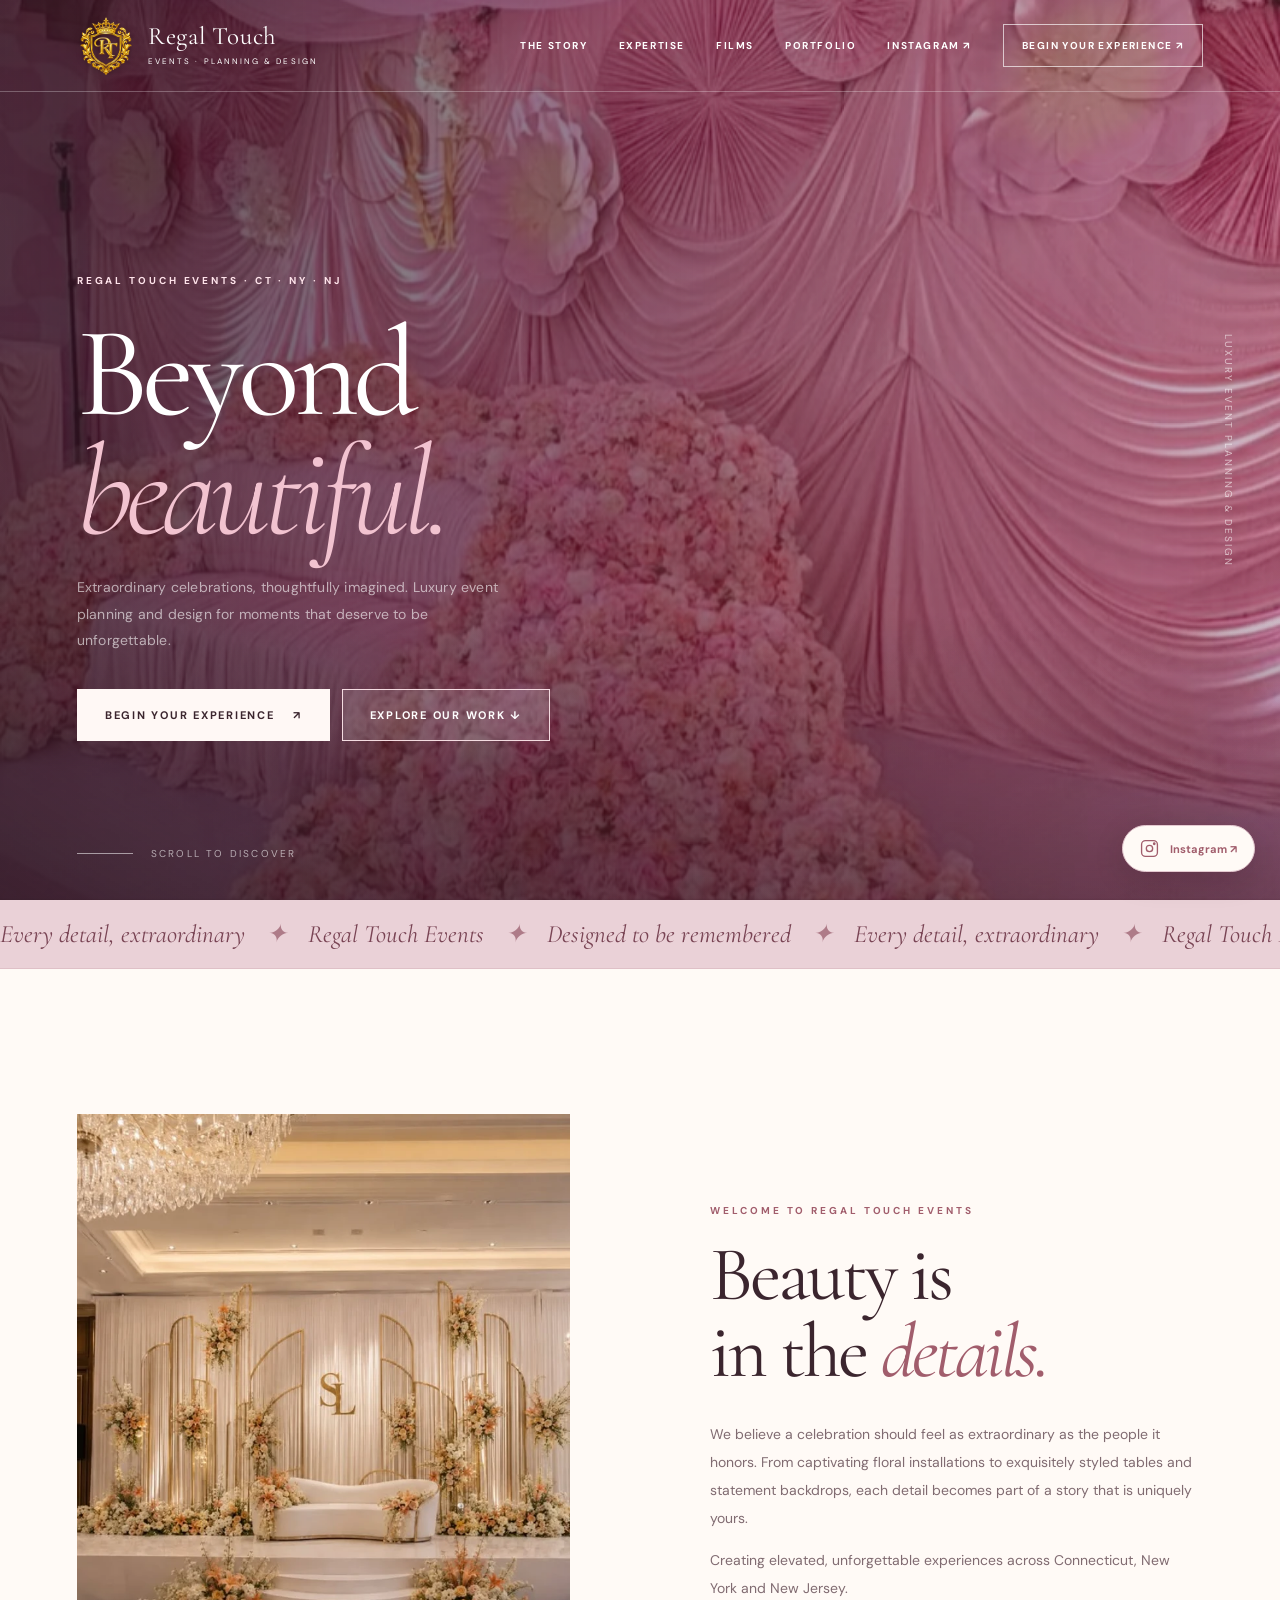
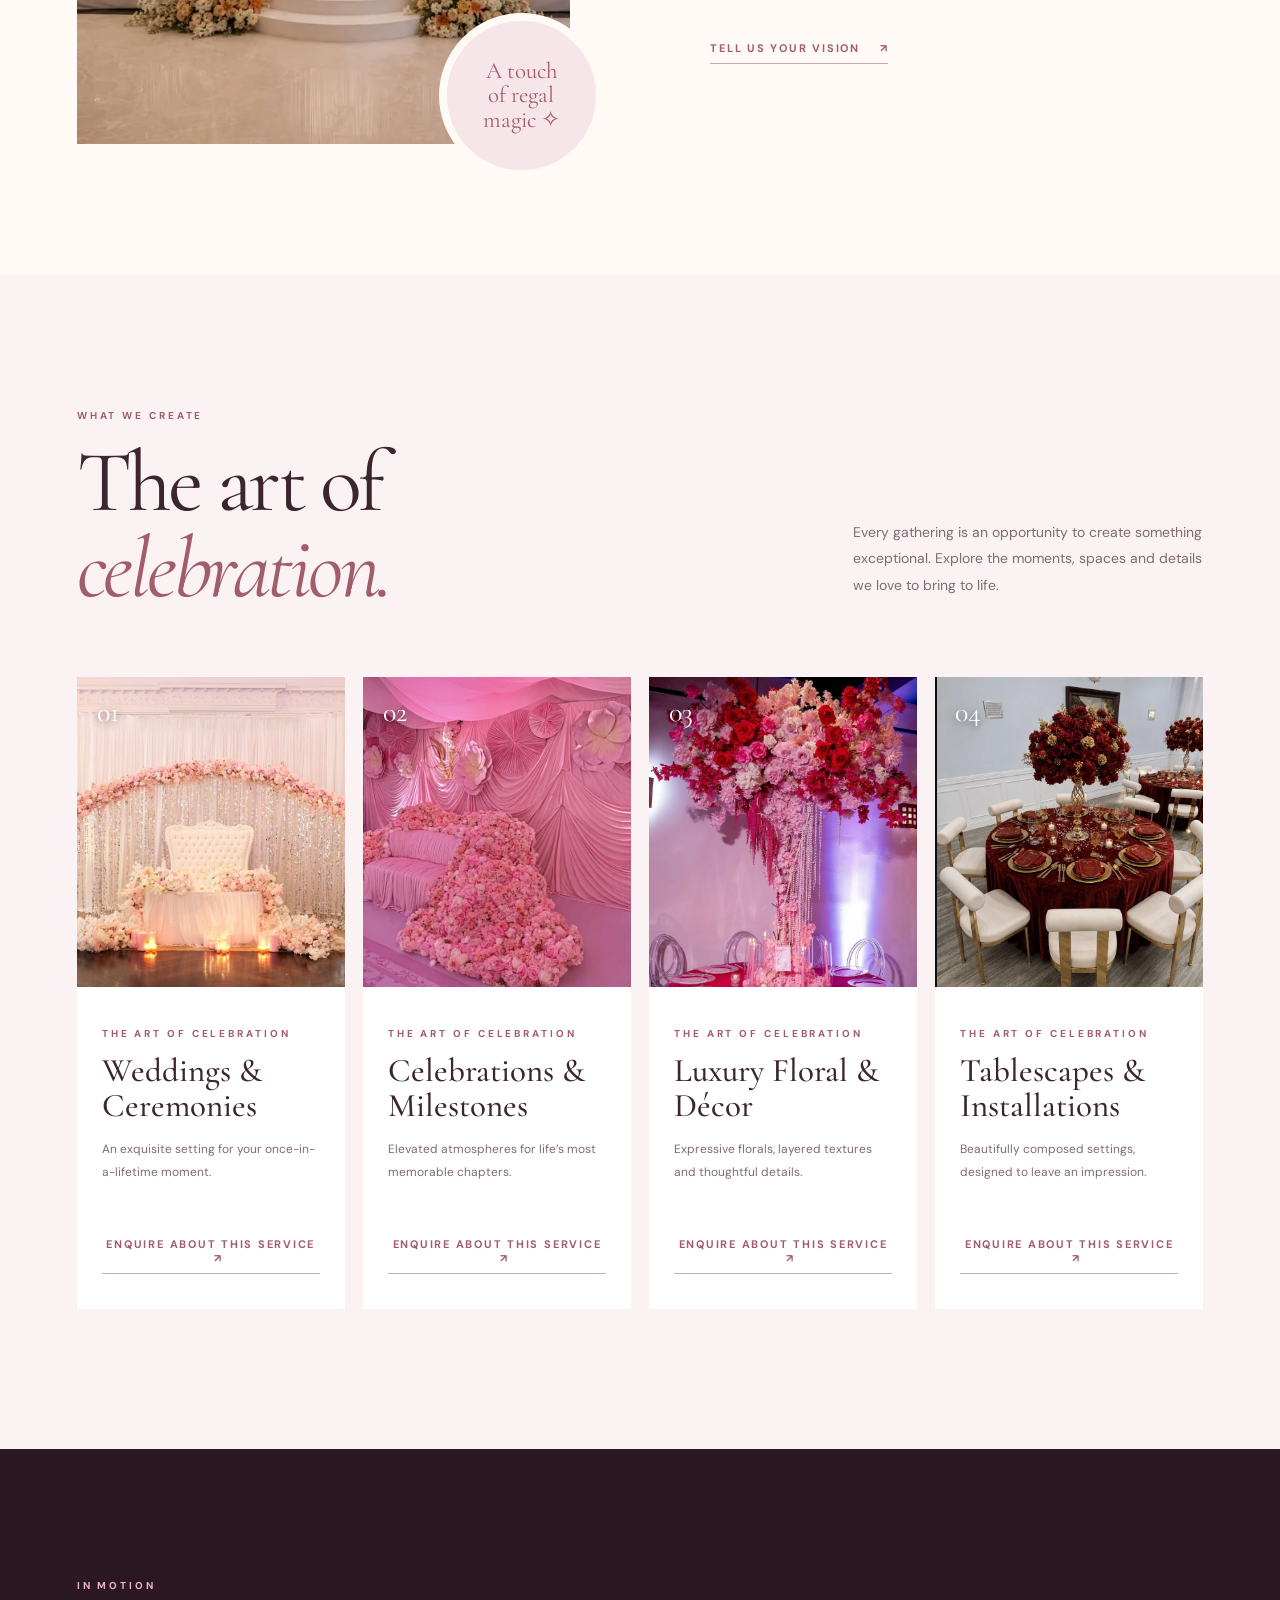
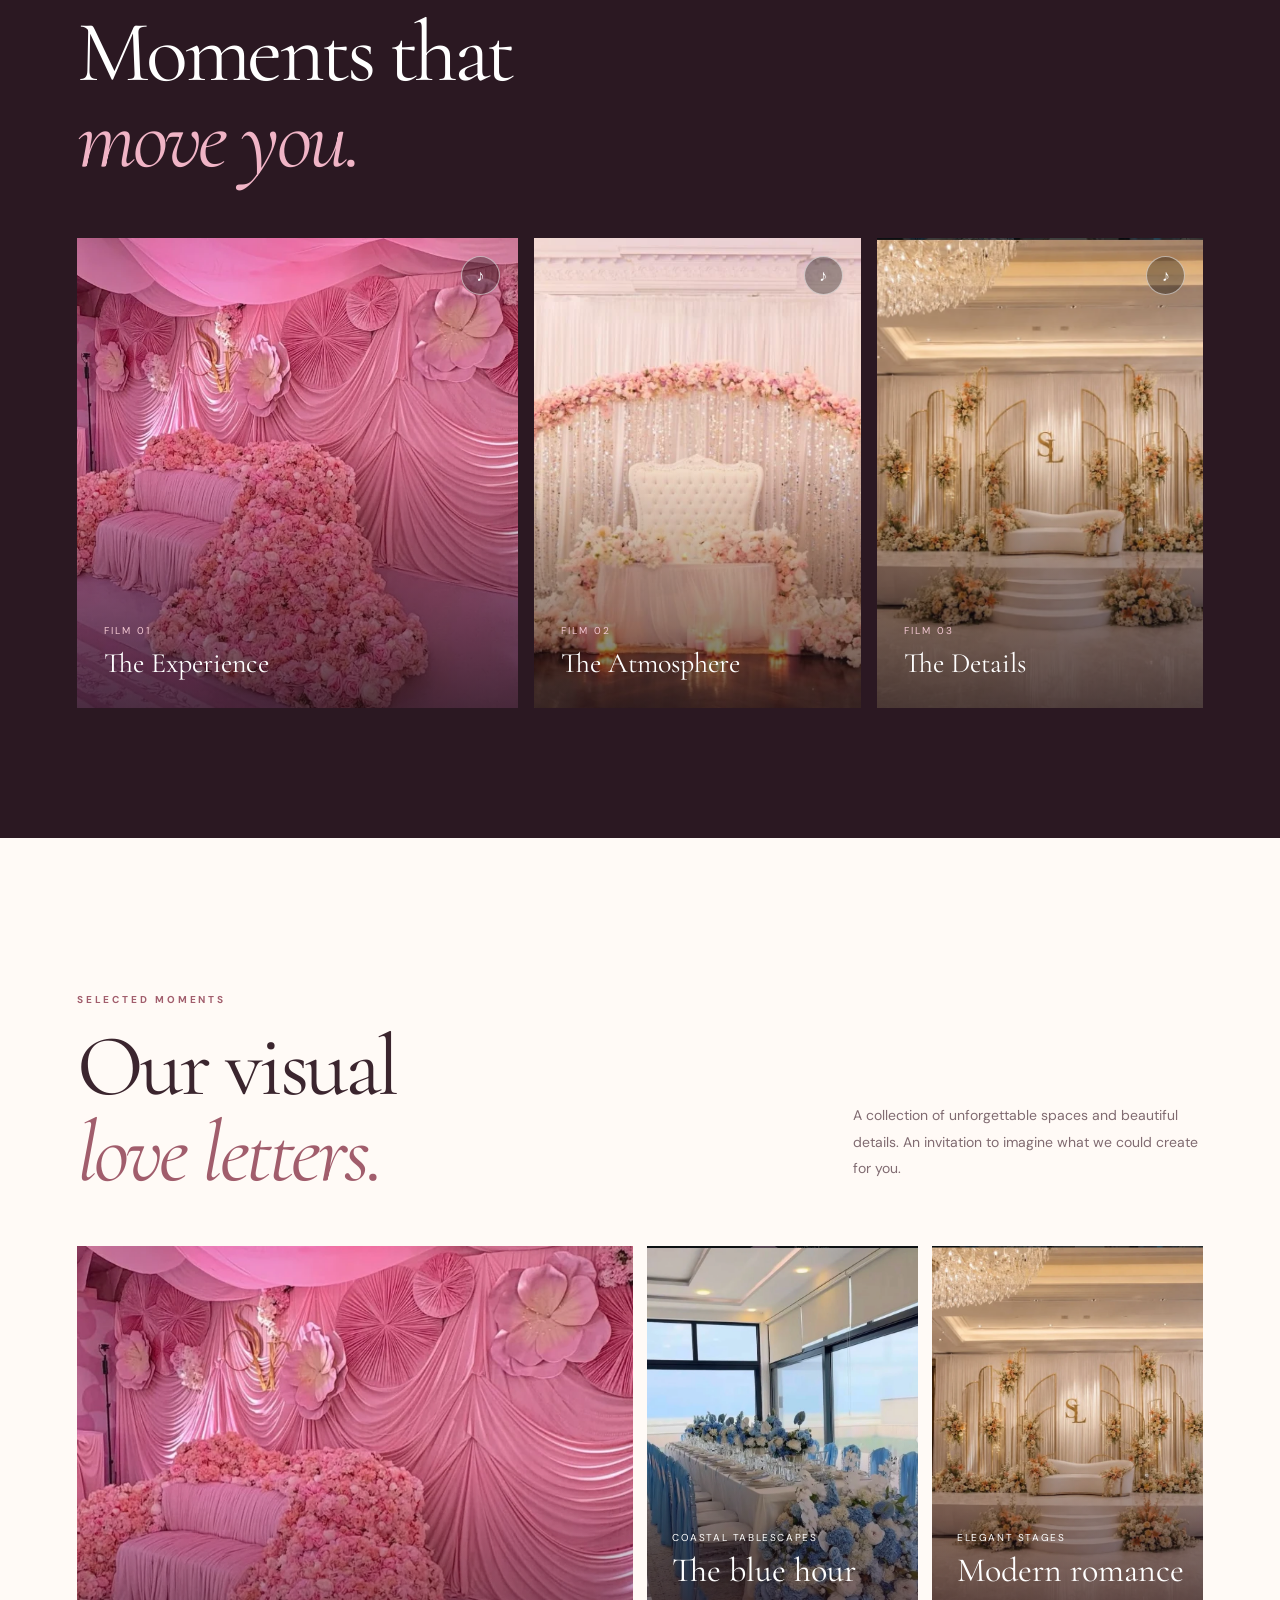
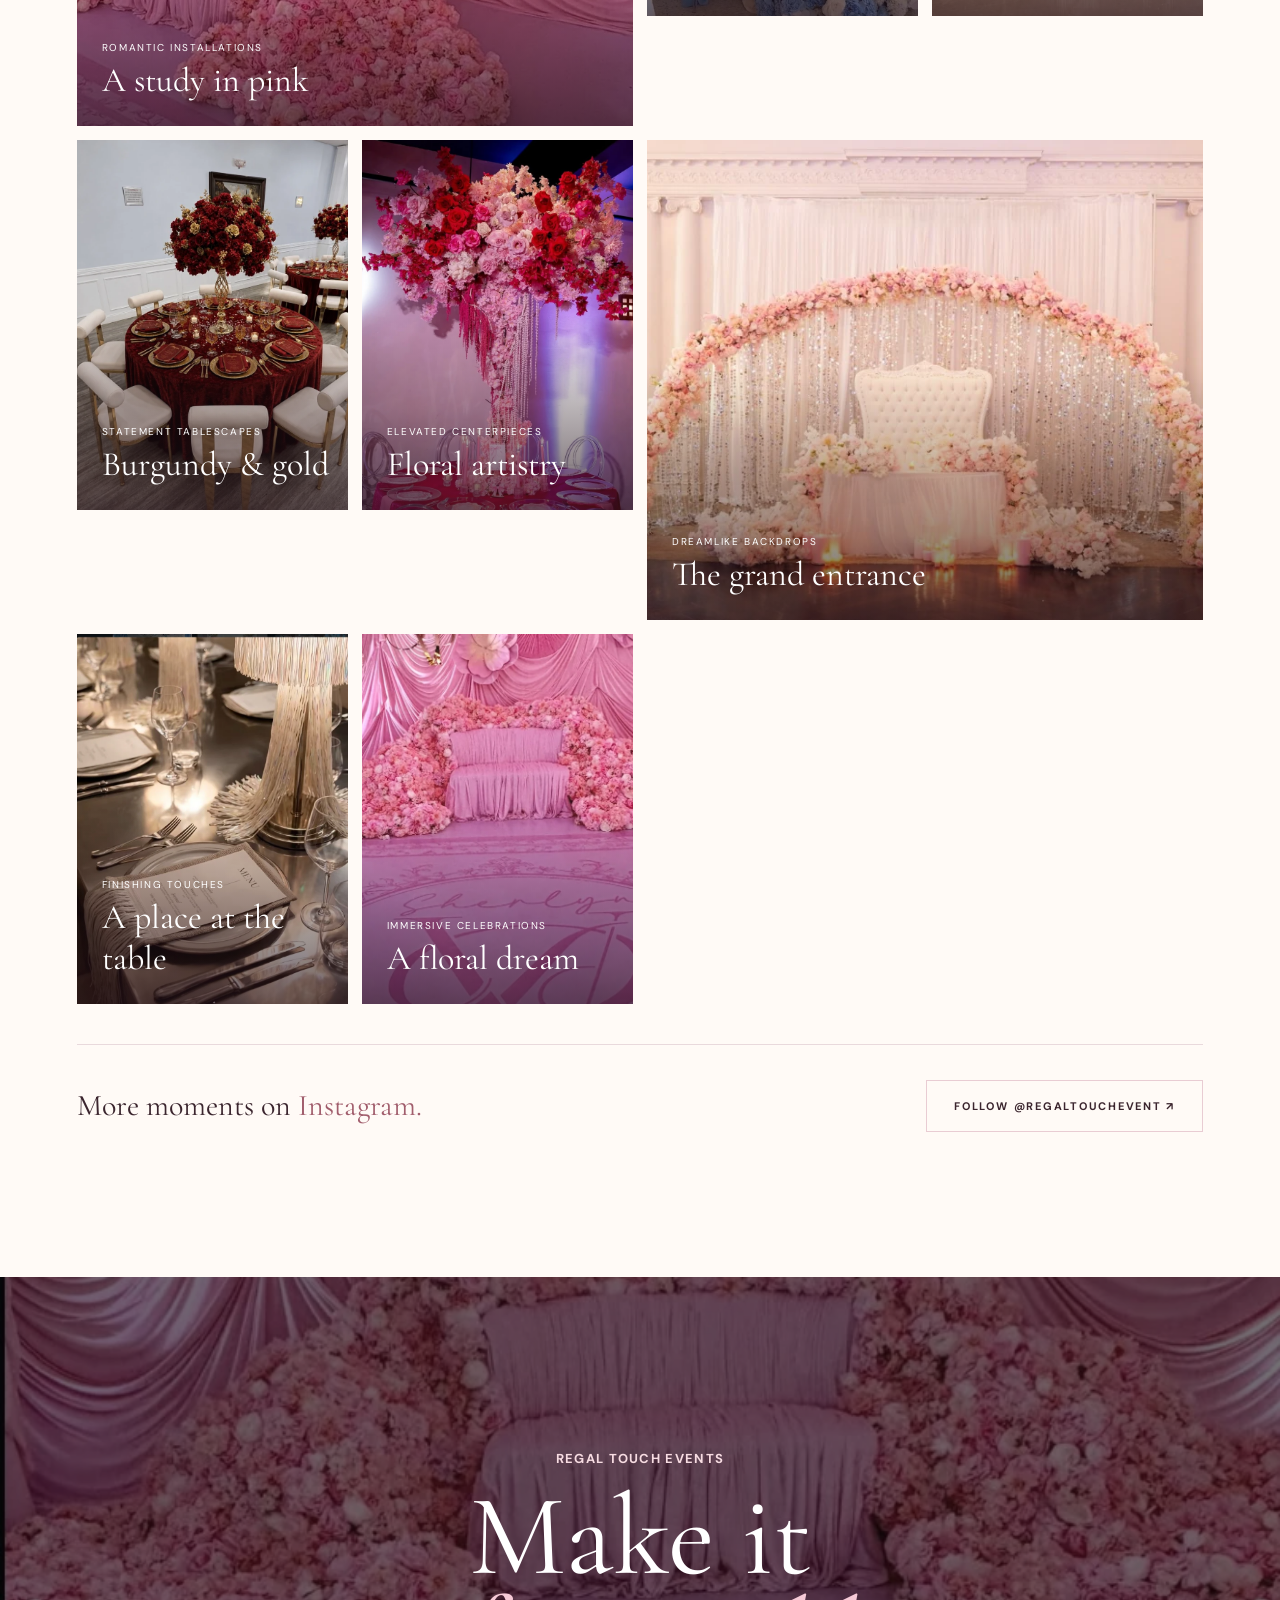
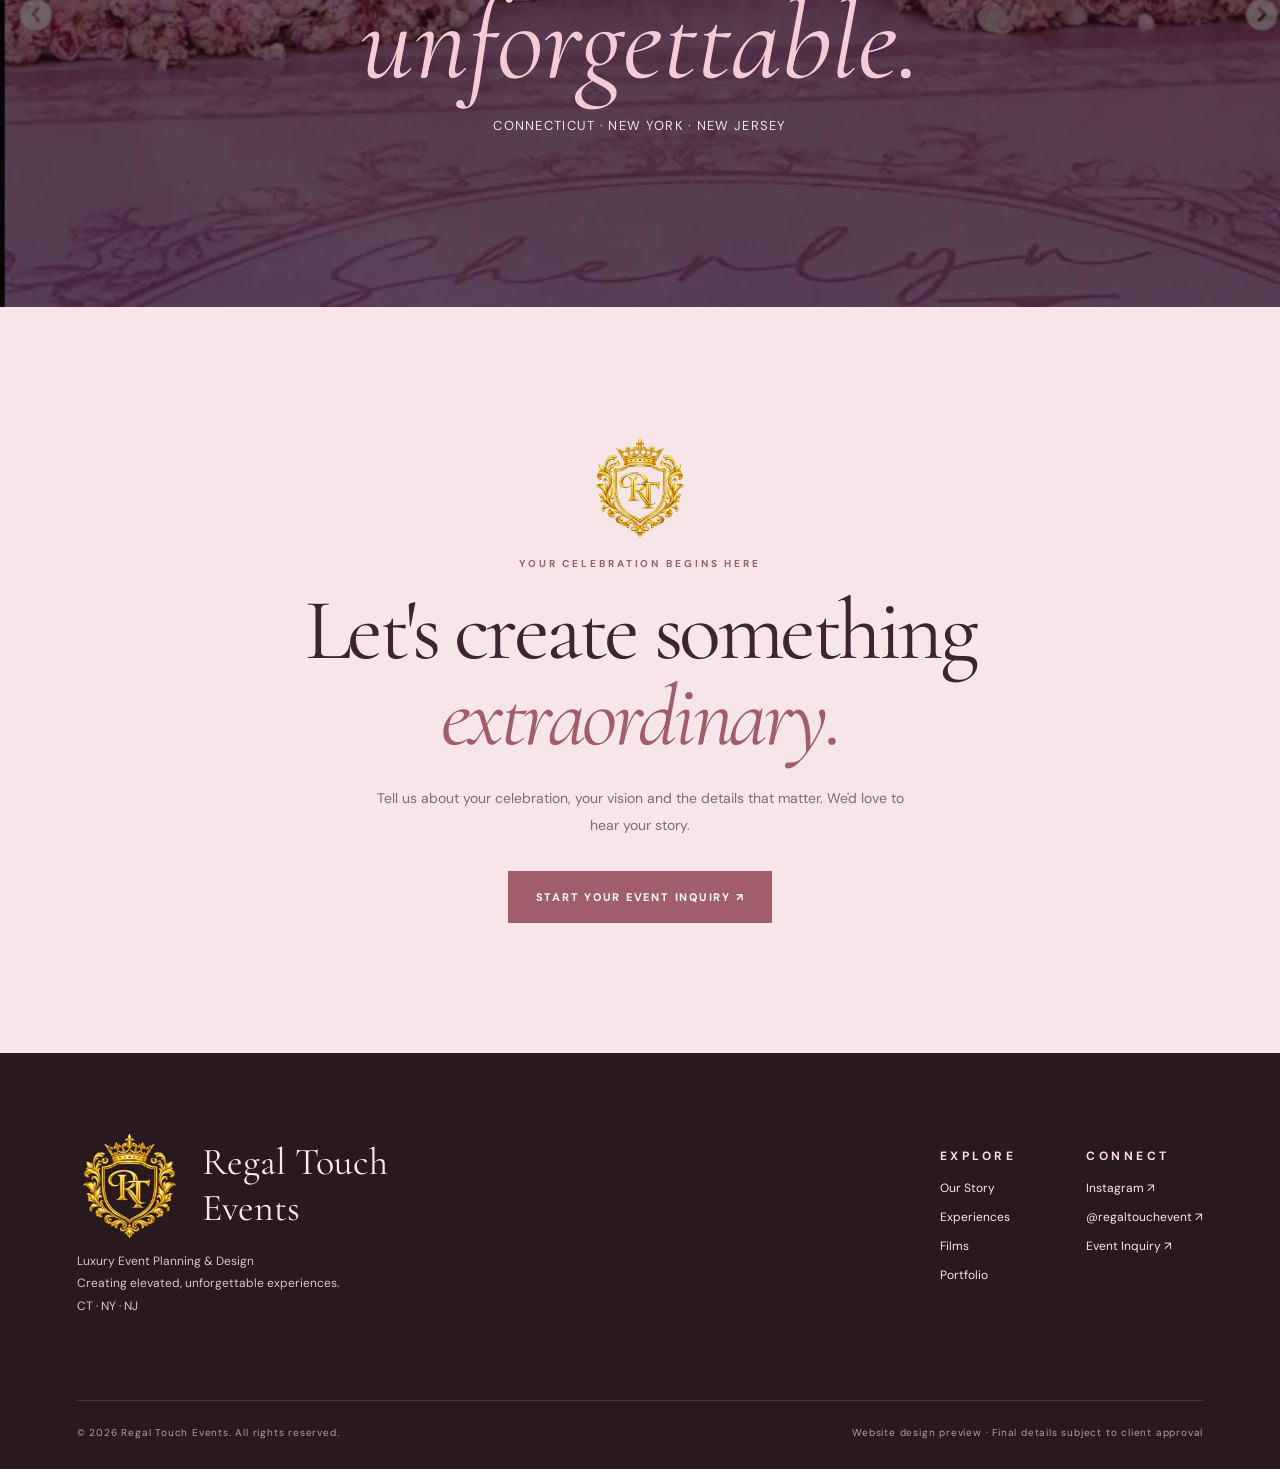
==== index.html @ 1f023840 "Add files via upload" ====
<!doctype html>
<html lang="en"><head><meta charset="utf-8"><meta name="viewport" content="width=device-width,initial-scale=1"><meta name="theme-color" content="#f9eff0"><meta name="description" content="Regal Touch Events — luxury event planning and design. Elevated celebrations in Connecticut, New York and New Jersey."><meta property="og:title" content="Regal Touch Events | Luxury Event Planning & Design"><meta property="og:description" content="Creating elevated, unforgettable experiences."><meta property="og:image" content="assets/pink-installation.webp"><link rel="icon" href="assets/favicon.png" type="image/png"><link rel="preconnect" href="https://fonts.googleapis.com"><link rel="preconnect" href="https://fonts.gstatic.com" crossorigin><link href="https://fonts.googleapis.com/css2?family=Cormorant+Garamond:wght@300;400;500;600&family=DM+Sans:wght@300;400;500;600;700&display=swap" rel="stylesheet"><title>Regal Touch Events — Curated Celebrations</title>
<style>
:root{--rose:#a15d6c;--ink:#3b252e;--dark:#27191e;--muted:#806b71;--pink:#f6e5e9;--blush:#fbf3f3;--ivory:#fffaf6;--gold:#b8904d;--line:#e9d9dc;--serif:'Cormorant Garamond',Georgia,serif;--sans:'DM Sans',Arial,sans-serif}*{box-sizing:border-box}html{scroll-behavior:smooth}body{margin:0;background:var(--ivory);color:var(--ink);font-family:var(--sans);-webkit-font-smoothing:antialiased}body.modal-open{overflow:hidden}a{color:inherit;text-decoration:none}button,input,select,textarea{font:inherit}button{cursor:pointer}img,video{display:block;max-width:100%}::selection{background:#ebbac6;color:#311a25}.wrap{max-width:1480px;padding:0 6vw;margin:auto}.eyebrow{font-size:10px;letter-spacing:.29em;text-transform:uppercase;font-weight:700;color:var(--rose)}.eyebrow.light{color:#f7dce2}.display{font-family:var(--serif);font-weight:400;letter-spacing:-.046em;line-height:.93}.display em{font-weight:300}.btn{display:inline-flex;align-items:center;justify-content:center;gap:18px;border:1px solid transparent;min-height:52px;padding:15px 27px;font-size:11px;letter-spacing:.16em;text-transform:uppercase;font-weight:700;transition:background .3s,transform .3s,color .3s,border-color .3s}.btn:hover{transform:translateY(-3px)}.btn-rose{background:var(--rose);color:white}.btn-rose:hover{background:#884756}.btn-light{background:#fff8f5;color:var(--ink)}.btn-outline{border-color:#e9ccd3;color:var(--ink);background:transparent}.btn-outline:hover{background:#f5e4e8}.btn-glass{border-color:#f4dce1;color:white;background:#fff2}.btn-glass:hover{background:#fff4}.text-link{padding:0;border:0;background:none;color:var(--rose);font-size:11px;text-transform:uppercase;letter-spacing:.16em;font-weight:700;border-bottom:1px solid #cfaab4;padding-bottom:8px}.text-link span{margin-left:15px}.reveal{opacity:0;transform:translateY(32px);transition:opacity .85s ease,transform .85s ease}.reveal.in{opacity:1;transform:none}.site-header{height:92px;position:absolute;top:0;left:0;right:0;z-index:50;color:#fff;border-bottom:1px solid #ffffff45}.header-inner{height:100%;display:flex;align-items:center;justify-content:space-between;gap:30px}.brand{display:flex;align-items:center;gap:13px;min-width:235px}.brand img{width:58px;height:58px;object-fit:contain;filter:drop-shadow(0 1px 3px #0004)}.brand-title{font-family:var(--serif);font-size:25px;line-height:.9;letter-spacing:.03em}.brand-sub{display:block;font-family:var(--sans);font-size:8px;letter-spacing:.26em;text-transform:uppercase;margin-top:7px}.nav{display:flex;gap:31px;align-items:center}.nav a{font-size:10px;letter-spacing:.16em;text-transform:uppercase;font-weight:700;transition:color .2s}.nav a:hover{color:#f4beca}.nav-cta{border:1px solid #ffffffa8;padding:14px 18px;background:transparent;color:white;font-size:10px;text-transform:uppercase;letter-spacing:.14em;font-weight:700}.menu-toggle{display:none;background:transparent;border:0;color:white;font-size:25px}.hero{min-height:790px;height:min(900px,100svh);position:relative;background:#6b3448;color:#fff;overflow:hidden;display:flex;align-items:center}.hero:before{content:'';position:absolute;inset:0;background:linear-gradient(90deg,#24151cbb 0%,#27172077 48%,#3a1d2240 100%),linear-gradient(0deg,#28141b70,transparent 32%);z-index:1}.hero-media{position:absolute;inset:0;width:100%;height:100%;object-fit:cover;object-position:center 45%;animation:heroZoom 17s ease-out both}.hero-video{position:absolute;inset:0;width:100%;height:100%;object-fit:cover;opacity:.28;mix-blend-mode:screen}.hero-content{position:relative;z-index:2;padding-top:105px;width:100%}.hero .eyebrow{color:#ffe4eb}.hero h1{font-size:clamp(78px,10vw,174px);max-width:1050px;margin:27px 0 22px}.hero h1 em{color:#f2c3d0}.hero-intro{max-width:440px;font-size:14px;line-height:1.9;color:#fff9;letter-spacing:.015em}.hero-actions{display:flex;gap:12px;flex-wrap:wrap;margin-top:35px}.hero-scroll{position:absolute;bottom:40px;left:6vw;z-index:2;display:flex;align-items:center;gap:18px;font-size:10px;text-transform:uppercase;letter-spacing:.22em;color:#fff9}.hero-scroll:before{content:'';width:56px;height:1px;background:#fff8}.hero-side{position:absolute;z-index:2;right:3.5vw;top:50%;transform:translateY(-50%);writing-mode:vertical-rl;font-size:10px;letter-spacing:.2em;text-transform:uppercase;color:#fff9}@keyframes heroZoom{from{transform:scale(1.08)}to{transform:scale(1)}}.ticker{background:#ead1d7;padding:19px 0;overflow:hidden;white-space:nowrap;border-bottom:1px solid #dfc0c7}.ticker-inner{display:flex;gap:50px;width:max-content;animation:marquee 34s linear infinite}.ticker span{font-family:var(--serif);font-size:25px;font-style:italic;color:#794454}.ticker b{color:#ae7b88;font-weight:400;margin:0 15px}@keyframes marquee{to{transform:translateX(-50%)}}.intro{padding:145px 0 130px;background:var(--ivory)}.intro-grid{display:grid;grid-template-columns:1fr 1fr;align-items:center;gap:11vw}.intro-image{position:relative}.intro-image img{height:630px;width:100%;object-fit:cover}.intro-stamp{position:absolute;bottom:-34px;right:-34px;width:165px;height:165px;background:var(--pink);display:grid;place-items:center;border-radius:50%;border:8px solid var(--ivory);text-align:center;color:var(--rose);font-family:var(--serif);font-size:23px;line-height:1.05}.intro h2,.section-title{font-family:var(--serif);font-weight:400;line-height:.99;letter-spacing:-.04em}.intro h2{font-size:clamp(55px,6vw,99px);margin:20px 0 30px}.intro h2 em,.section-title em{color:var(--rose)}.intro p.body{max-width:490px;color:var(--muted);font-size:14px;line-height:2}.intro .text-link{margin-top:25px}.services{padding:125px 0 140px;background:var(--blush)}.section-head{display:flex;justify-content:space-between;gap:50px;align-items:end;margin-bottom:65px}.section-title{font-size:clamp(58px,6.8vw,108px);margin:18px 0 0}.section-head>p{max-width:350px;font-size:14px;line-height:1.9;color:var(--muted)}.services-grid{display:grid;grid-template-columns:repeat(4,1fr);gap:18px}.service-card{background:#fff;min-width:0}.service-img{height:310px;overflow:hidden;position:relative}.service-img img{width:100%;height:100%;object-fit:cover;transition:transform .9s cubic-bezier(.2,.6,.2,1)}.service-card:hover img{transform:scale(1.09)}.service-index{position:absolute;top:18px;left:20px;color:white;font-family:var(--serif);font-size:28px;text-shadow:0 2px 8px #0009}.service-copy{padding:30px 25px 35px}.service-copy h3{font-family:var(--serif);font-size:33px;line-height:1.06;font-weight:500;margin:14px 0}.service-copy>p:not(.eyebrow){color:var(--muted);font-size:12px;line-height:1.9;min-height:70px}.service-copy .text-link{margin-top:17px}.cinema{background:#2b1822;color:#fff;position:relative;padding:120px 0 130px;overflow:hidden}.cinema .section-title{max-width:850px}.cinema .section-title em{color:#f0b4c6}.cinema .eyebrow{color:#f2b5c4}.film-grid{display:grid;grid-template-columns:1.35fr 1fr 1fr;gap:16px;margin-top:55px}.film-card{position:relative;overflow:hidden;min-height:470px;background:#5d3848}.film-card video{width:100%;height:100%;object-fit:cover;position:absolute;inset:0}.film-card:after{content:'';position:absolute;inset:0;background:linear-gradient(0deg,#170d14ac,transparent 55%);pointer-events:none}.film-card .film-label{position:absolute;z-index:2;bottom:28px;left:27px;color:#fff;font-family:var(--serif);font-size:28px}.film-card .film-label small{display:block;font-family:var(--sans);font-size:10px;text-transform:uppercase;letter-spacing:.2em;color:#f4c8d3;margin-bottom:9px}.film-card .sound-toggle{position:absolute;z-index:3;right:18px;top:18px;border:1px solid #fff8;background:#0005;color:white;width:39px;height:39px;border-radius:50%}.portfolio{padding:145px 0;background:#fffaf6}.portfolio .section-head{margin-bottom:50px}.portfolio-grid{display:grid;grid-template-columns:repeat(4,1fr);grid-auto-flow:dense;gap:14px}.portfolio-item{position:relative;overflow:hidden;margin:0;height:370px;background:#e9d4d8}.portfolio-item:nth-child(1),.portfolio-item:nth-child(6){grid-column:span 2;height:480px}.portfolio-item img{width:100%;height:100%;object-fit:cover;transition:transform .9s}.portfolio-item:hover img{transform:scale(1.07)}.portfolio-item:after{content:'';position:absolute;inset:0;background:linear-gradient(0deg,#231119a8,transparent 53%)}.portfolio-item figcaption{position:absolute;z-index:1;bottom:25px;left:25px;color:white}.portfolio-item figcaption span{display:block;font-size:10px;letter-spacing:.16em;text-transform:uppercase;margin-bottom:6px}.portfolio-item figcaption strong{font-family:var(--serif);font-weight:400;font-size:34px}.portfolio-follow{display:flex;justify-content:space-between;align-items:center;gap:20px;margin-top:40px;border-top:1px solid var(--line);padding-top:35px}.portfolio-follow p{font-family:var(--serif);font-size:30px;margin:0}.portfolio-follow p span{color:var(--rose)}.statement{position:relative;min-height:630px;display:flex;align-items:center;justify-content:center;text-align:center;background:#d89aa8;color:white;overflow:hidden}.statement>img{position:absolute;inset:0;width:100%;height:100%;object-fit:cover;filter:brightness(.45) saturate(.82)}.statement-inner{position:relative;z-index:2;padding:95px 25px}.statement h2{font-family:var(--serif);font-weight:400;line-height:.9;font-size:clamp(74px,9vw,145px);margin:18px auto 24px;max-width:1000px}.statement h2 em{color:#f6cad7}.statement p{font-size:13px;letter-spacing:.1em;color:#fffd}.inquiry-cta{background:var(--pink);padding:130px 0;text-align:center}.inquiry-cta img{width:100px;height:100px;object-fit:contain;margin:0 auto 20px}.inquiry-cta .section-title{max-width:950px;margin:18px auto 25px}.inquiry-cta p.desc{max-width:530px;margin:0 auto 32px;color:var(--muted);font-size:14px;line-height:1.9}.footer{background:var(--dark);color:#f6e9e9;padding:80px 0 30px}.footer-main{display:flex;justify-content:space-between;gap:60px;align-items:start}.footer-brand{display:flex;align-items:center;gap:20px}.footer-brand img{width:105px}.footer-brand h3{font-family:var(--serif);font-size:38px;font-weight:400;margin:0}.footer p{color:#ddc4c9;font-size:12px;line-height:1.9}.footer-links{display:flex;gap:70px}.footer-links a{display:block;margin:13px 0;font-size:12px}.footer-links a:hover{color:#f3b4c4}.footer-bottom{border-top:1px solid #ffffff25;margin-top:70px;padding-top:25px;display:flex;justify-content:space-between;gap:15px;color:#b79ca3;font-size:10px;letter-spacing:.08em}.floating-insta{position:fixed;z-index:30;bottom:28px;right:25px;display:flex;align-items:center;gap:11px;background:#fffaf6;color:var(--rose);border:1px solid #e4c9d0;box-shadow:0 8px 30px #1c091529;padding:13px 17px;border-radius:60px;font-size:11px;font-weight:700}.floating-insta svg{width:19px;height:19px}.mobile-cta{display:none}.modal{position:fixed;z-index:100;inset:0;background:#25141ce6;display:none;overflow-y:auto;padding:25px}.modal.open{display:flex;align-items:flex-start;justify-content:center}.modal-panel{width:min(920px,100%);background:var(--ivory);position:relative;margin:auto;padding:70px clamp(22px,6vw,75px)}.modal-close{position:absolute;right:20px;top:15px;border:0;background:transparent;color:var(--ink);font-size:36px}.modal-panel h2{font-family:var(--serif);font-size:clamp(49px,6vw,80px);font-weight:400;line-height:1;margin:12px 0 14px}.modal-panel .lead{font-size:13px;color:var(--muted);line-height:1.8;max-width:680px}.fields{display:grid;grid-template-columns:1fr 1fr;gap:20px;margin-top:30px}.field{display:flex;flex-direction:column;gap:8px}.field.full{grid-column:1/-1}.field label{font-size:11px;font-weight:700;color:#684c57}.field input,.field select,.field textarea{width:100%;background:#fff;border:1px solid #e8d5d8;border-radius:0;padding:15px;color:var(--ink);font-size:13px;min-height:50px}.field textarea{min-height:100px;resize:vertical}.fine{font-size:11px;color:var(--muted);line-height:1.7}.form-actions{display:flex;flex-wrap:wrap;gap:10px;margin:25px 0}.toast{color:#6e4050;font-size:12px;display:none}.toast.visible{display:block}.modal-panel .btn{font-size:10px}.skip-link{position:absolute;top:-50px;left:12px;background:white;color:black;z-index:100;padding:10px}.skip-link:focus{top:10px}
@media(max-width:1100px){.nav{gap:16px}.nav a{font-size:9px}.services-grid{grid-template-columns:repeat(2,1fr)}.film-card{min-height:370px}.intro-grid{gap:6vw}.intro-image img{height:530px}}
@media(max-width:760px){.wrap{padding:0 22px}.site-header{height:78px}.brand{min-width:0}.brand img{width:48px;height:48px}.brand-title{font-size:21px}.brand-sub{font-size:7px}.menu-toggle{display:block}.nav{display:none;position:absolute;top:78px;left:0;right:0;background:#3b2530;padding:30px 24px;flex-direction:column;align-items:flex-start;gap:26px}.nav.open{display:flex}.nav a{font-size:12px}.hero{height:780px;min-height:700px;max-height:1000px}.hero-media{object-position:55% center}.hero-content{padding-top:70px}.hero h1{font-size:clamp(70px,14vw,110px)}.hero-intro{font-size:13px}.hero-side{display:none}.hero-scroll{left:22px;bottom:28px}.ticker span{font-size:21px}.intro{padding:85px 0 95px}.intro-grid{grid-template-columns:1fr;gap:70px}.intro-image img{height:480px}.intro-stamp{width:130px;height:130px;right:-8px;bottom:-30px;font-size:20px}.intro h2{font-size:69px}.services{padding:85px 0}.section-head{display:block;margin-bottom:35px}.section-title{font-size:66px}.section-head>p{margin-top:20px}.services-grid{grid-template-columns:1fr 1fr;gap:12px}.service-img{height:220px}.service-copy{padding:20px 16px 26px}.service-copy h3{font-size:28px}.service-copy>p:not(.eyebrow){min-height:0}.cinema{padding:90px 0}.film-grid{grid-template-columns:1fr 1fr;gap:10px}.film-card{min-height:310px}.film-card:first-child{grid-column:span 2;min-height:450px}.portfolio{padding:85px 0}.portfolio-grid{grid-template-columns:1fr 1fr;gap:9px}.portfolio-item{height:260px}.portfolio-item:nth-child(1),.portfolio-item:nth-child(6){height:340px}.portfolio-item figcaption{bottom:15px;left:14px}.portfolio-item figcaption strong{font-size:26px}.portfolio-follow{display:block}.portfolio-follow .btn{margin-top:20px}.statement{min-height:530px}.statement h2{font-size:75px}.inquiry-cta{padding:90px 0}.footer-main{display:block}.footer-links{margin-top:45px;gap:50px}.footer-bottom{display:block}.footer-bottom span{display:block;margin-top:10px}.floating-insta{bottom:80px;right:12px}.mobile-cta{display:block;position:fixed;z-index:29;bottom:0;left:0;right:0;padding:10px 15px;background:#fffaf6;border-top:1px solid var(--line)}.mobile-cta button{width:100%}.fields{grid-template-columns:1fr}.modal{padding:0}.modal-panel{padding:70px 22px 40px}}
@media(max-width:420px){.hero h1{font-size:65px}.services-grid{grid-template-columns:1fr}.service-img{height:300px}.portfolio-item:nth-child(n){grid-column:span 1;height:255px}.portfolio-item:nth-child(1){grid-column:span 2;height:370px}.portfolio-item figcaption strong{font-size:23px}.film-card{min-height:245px}.film-card:first-child{min-height:370px}.film-card .film-label{font-size:22px;left:15px;bottom:15px}.statement h2{font-size:63px}}@media(prefers-reduced-motion:reduce){*,*:before,*:after{scroll-behavior:auto!important;animation:none!important;transition:none!important}.reveal{opacity:1;transform:none}}
</style></head><body><a class="skip-link" href="#main">Skip to content</a><header class="site-header"><div class="wrap header-inner"><a href="#home" class="brand" aria-label="Regal Touch Events home"><img src="assets/crest.png" alt="Regal Touch Events gold crest"><span><span class="brand-title">Regal Touch</span><span class="brand-sub">Events · Planning & Design</span></span></a><button class="menu-toggle" aria-label="Open navigation" aria-expanded="false" onclick="toggleMenu(this)">☰</button><nav class="nav" id="nav"><a href="#about">The Story</a><a href="#services">Expertise</a><a href="#films">Films</a><a href="#portfolio">Portfolio</a><a href="https://www.instagram.com/regaltouchevent/" target="_blank" rel="noopener noreferrer">Instagram ↗</a><button class="nav-cta" onclick="openInquiry()">Begin Your Experience ↗</button></nav></div></header>
<main id="main"><section class="hero" id="home"><img class="hero-media" src="assets/pink-installation.webp" alt="Pink floral luxury event installation"><video class="hero-video" autoplay muted loop playsinline preload="metadata" poster="assets/pink-installation.webp" aria-hidden="true"><source src="assets/film-1.mp4" type="video/mp4"></video><div class="wrap hero-content"><p class="eyebrow">Regal Touch Events · CT · NY · NJ</p><h1 class="display">Beyond<br><em>beautiful.</em></h1><p class="hero-intro">Extraordinary celebrations, thoughtfully imagined. Luxury event planning and design for moments that deserve to be unforgettable.</p><div class="hero-actions"><button class="btn btn-light" onclick="openInquiry()">Begin Your Experience <span>↗</span></button><a class="btn btn-glass" href="#portfolio">Explore Our Work ↓</a></div></div><div class="hero-scroll">Scroll to discover</div><div class="hero-side">Luxury Event Planning & Design</div></section>
<div class="ticker" aria-hidden="true"><div class="ticker-inner"><span>Every detail, extraordinary <b>✦</b> Regal Touch Events <b>✦</b> Designed to be remembered <b>✦</b> Every detail, extraordinary <b>✦</b> Regal Touch Events <b>✦</b> Designed to be remembered <b>✦</b></span><span>Every detail, extraordinary <b>✦</b> Regal Touch Events <b>✦</b> Designed to be remembered <b>✦</b> Every detail, extraordinary <b>✦</b> Regal Touch Events <b>✦</b> Designed to be remembered <b>✦</b></span></div></div>
<section class="intro" id="about"><div class="wrap intro-grid"><div class="intro-image reveal"><img src="assets/ivory-stage.webp" alt="Ivory and gold luxury floral stage installation" loading="lazy"><div class="intro-stamp">A touch<br>of regal<br>magic ✧</div></div><div class="reveal"><p class="eyebrow">Welcome to Regal Touch Events</p><h2>Beauty is<br>in the <em>details.</em></h2><p class="body">We believe a celebration should feel as extraordinary as the people it honors. From captivating floral installations to exquisitely styled tables and statement backdrops, each detail becomes part of a story that is uniquely yours.</p><p class="body">Creating elevated, unforgettable experiences across Connecticut, New York and New Jersey.</p><button class="text-link" onclick="openInquiry()">Tell us your vision <span>↗</span></button></div></div></section>
<section class="services" id="services"><div class="wrap"><div class="section-head reveal"><div><p class="eyebrow">What We Create</p><h2 class="section-title">The art of<br><em>celebration.</em></h2></div><p>Every gathering is an opportunity to create something exceptional. Explore the moments, spaces and details we love to bring to life.</p></div><div class="services-grid"><article class="service-card reveal"><div class="service-img"><img loading="lazy" src="assets/floral-arch.webp" alt="Regal Touch event design example"><span class="service-index">01</span></div><div class="service-copy"><p class="eyebrow">The Art of Celebration</p><h3>Weddings & Ceremonies</h3><p>An exquisite setting for your once-in-a-lifetime moment.</p><button type="button" class="text-link" onclick="openInquiry()">Enquire about this service <span>↗</span></button></div></article><article class="service-card reveal"><div class="service-img"><img loading="lazy" src="assets/pink-installation.webp" alt="Regal Touch event design example"><span class="service-index">02</span></div><div class="service-copy"><p class="eyebrow">The Art of Celebration</p><h3>Celebrations & Milestones</h3><p>Elevated atmospheres for life’s most memorable chapters.</p><button type="button" class="text-link" onclick="openInquiry()">Enquire about this service <span>↗</span></button></div></article><article class="service-card reveal"><div class="service-img"><img loading="lazy" src="assets/pink-centerpiece.webp" alt="Regal Touch event design example"><span class="service-index">03</span></div><div class="service-copy"><p class="eyebrow">The Art of Celebration</p><h3>Luxury Floral & Décor</h3><p>Expressive florals, layered textures and thoughtful details.</p><button type="button" class="text-link" onclick="openInquiry()">Enquire about this service <span>↗</span></button></div></article><article class="service-card reveal"><div class="service-img"><img loading="lazy" src="assets/burgundy-tablescape.webp" alt="Regal Touch event design example"><span class="service-index">04</span></div><div class="service-copy"><p class="eyebrow">The Art of Celebration</p><h3>Tablescapes & Installations</h3><p>Beautifully composed settings, designed to leave an impression.</p><button type="button" class="text-link" onclick="openInquiry()">Enquire about this service <span>↗</span></button></div></article></div></div></section>
<section class="cinema" id="films"><div class="wrap"><p class="eyebrow reveal">In Motion</p><h2 class="section-title reveal">Moments that<br><em>move you.</em></h2><div class="film-grid"><div class="film-card reveal"><video autoplay muted loop playsinline preload="metadata" poster="assets/pink-installation.webp"><source src="assets/film-1.mp4" type="video/mp4"></video><span class="film-label"><small>Film 01</small>The Experience</span><button class="sound-toggle" aria-label="Unmute video" onclick="toggleSound(this)">♪</button></div><div class="film-card reveal"><video autoplay muted loop playsinline preload="metadata" poster="assets/floral-arch.webp"><source src="assets/film-2.mp4" type="video/mp4"></video><span class="film-label"><small>Film 02</small>The Atmosphere</span><button class="sound-toggle" aria-label="Unmute video" onclick="toggleSound(this)">♪</button></div><div class="film-card reveal"><video autoplay muted loop playsinline preload="metadata" poster="assets/ivory-stage.webp"><source src="assets/film-3.mp4" type="video/mp4"></video><span class="film-label"><small>Film 03</small>The Details</span><button class="sound-toggle" aria-label="Unmute video" onclick="toggleSound(this)">♪</button></div></div></div></section>
<section class="portfolio" id="portfolio"><div class="wrap"><div class="section-head reveal"><div><p class="eyebrow">Selected Moments</p><h2 class="section-title">Our visual<br><em>love letters.</em></h2></div><p>A collection of unforgettable spaces and beautiful details. An invitation to imagine what we could create for you.</p></div><div class="portfolio-grid"><figure class="portfolio-item reveal"><img src="assets/pink-installation.webp" loading="lazy" alt="A study in pink — Regal Touch Events portfolio"><figcaption><span>Romantic installations</span><strong>A study in pink</strong></figcaption></figure><figure class="portfolio-item reveal"><img src="assets/coastal-blue.webp" loading="lazy" alt="The blue hour — Regal Touch Events portfolio"><figcaption><span>Coastal tablescapes</span><strong>The blue hour</strong></figcaption></figure><figure class="portfolio-item reveal"><img src="assets/ivory-stage.webp" loading="lazy" alt="Modern romance — Regal Touch Events portfolio"><figcaption><span>Elegant stages</span><strong>Modern romance</strong></figcaption></figure><figure class="portfolio-item reveal"><img src="assets/burgundy-tablescape.webp" loading="lazy" alt="Burgundy & gold — Regal Touch Events portfolio"><figcaption><span>Statement tablescapes</span><strong>Burgundy & gold</strong></figcaption></figure><figure class="portfolio-item reveal"><img src="assets/pink-centerpiece.webp" loading="lazy" alt="Floral artistry — Regal Touch Events portfolio"><figcaption><span>Elevated centerpieces</span><strong>Floral artistry</strong></figcaption></figure><figure class="portfolio-item reveal"><img src="assets/floral-arch.webp" loading="lazy" alt="The grand entrance — Regal Touch Events portfolio"><figcaption><span>Dreamlike backdrops</span><strong>The grand entrance</strong></figcaption></figure><figure class="portfolio-item reveal"><img src="assets/gold-tablescape.webp" loading="lazy" alt="A place at the table — Regal Touch Events portfolio"><figcaption><span>Finishing touches</span><strong>A place at the table</strong></figcaption></figure><figure class="portfolio-item reveal"><img src="assets/pink-lounge.webp" loading="lazy" alt="A floral dream — Regal Touch Events portfolio"><figcaption><span>Immersive celebrations</span><strong>A floral dream</strong></figcaption></figure></div><div class="portfolio-follow reveal"><p>More moments on <span>Instagram.</span></p><a class="btn btn-outline" href="https://www.instagram.com/regaltouchevent/" target="_blank" rel="noopener noreferrer">Follow @regaltouchevent ↗</a></div></div></section>
<section class="statement"><img src="assets/pink-lounge.webp" alt="Pink floral event backdrop" loading="lazy"><div class="statement-inner reveal"><p class="eyebrow light">Regal Touch Events</p><h2>Make it<br><em>unforgettable.</em></h2><p>CONNECTICUT · NEW YORK · NEW JERSEY</p></div></section>
<section class="inquiry-cta" id="contact"><div class="wrap reveal"><img src="assets/crest.png" alt="Regal Touch Events crest" loading="lazy"><p class="eyebrow">Your Celebration Begins Here</p><h2 class="section-title">Let's create something<br><em>extraordinary.</em></h2><p class="desc">Tell us about your celebration, your vision and the details that matter. We'd love to hear your story.</p><button class="btn btn-rose" onclick="openInquiry()">Start Your Event Inquiry ↗</button></div></section></main>
<footer class="footer"><div class="wrap"><div class="footer-main"><div><div class="footer-brand"><img src="assets/crest.png" alt="RT gold crest"><h3>Regal Touch<br>Events</h3></div><p>Luxury Event Planning & Design<br>Creating elevated, unforgettable experiences.<br>CT · NY · NJ</p></div><div class="footer-links"><div><p class="eyebrow light">Explore</p><a href="#about">Our Story</a><a href="#services">Experiences</a><a href="#films">Films</a><a href="#portfolio">Portfolio</a></div><div><p class="eyebrow light">Connect</p><a href="https://www.instagram.com/regaltouchevent/" target="_blank" rel="noopener noreferrer">Instagram ↗</a><a href="https://www.instagram.com/regaltouchevent/" target="_blank" rel="noopener noreferrer">@regaltouchevent ↗</a><a href="#contact">Event Inquiry ↗</a></div></div></div><div class="footer-bottom"><span>© <span id="year"></span> Regal Touch Events. All rights reserved.</span><span>Website design preview · Final details subject to client approval</span></div></div></footer>
<a class="floating-insta" href="https://www.instagram.com/regaltouchevent/" target="_blank" rel="noopener noreferrer" aria-label="Visit Regal Touch Events on Instagram"><svg viewBox="0 0 24 24" fill="none" stroke="currentColor" stroke-width="1.7" stroke-linecap="round" stroke-linejoin="round" aria-hidden="true"><rect x="2" y="2" width="20" height="20" rx="5"/><circle cx="12" cy="12" r="4"/><circle cx="18" cy="6" r=".9" fill="currentColor"/></svg><span>Instagram ↗</span></a><div class="mobile-cta"><button class="btn btn-rose" onclick="openInquiry()">Plan Your Event ↗</button></div>
<div class="modal" id="inquiry" role="dialog" aria-modal="true" aria-labelledby="formTitle" aria-hidden="true"><div class="modal-panel"><button class="modal-close" onclick="closeInquiry()" aria-label="Close inquiry form">×</button><p class="eyebrow">Tell Us Your Vision</p><h2 id="formTitle">A beautiful beginning.</h2><p class="lead">Share your event details. This design preview lets you copy your answers and contact the team on Instagram; the form does not submit to a server.</p><form id="eventForm"><div class="fields"><div class="field"><label for="client">Your name *</label><input id="client" name="Name" required autocomplete="name"></div><div class="field"><label for="phone">Phone number *</label><input id="phone" name="Phone" type="tel" required autocomplete="tel"></div><div class="field"><label for="email">Email *</label><input id="email" name="Email" type="email" required autocomplete="email"></div><div class="field"><label for="eventType">Type of event *</label><select id="eventType" name="Event type" required><option value="">Select an occasion</option><option>Wedding</option><option>Birthday / Milestone Celebration</option><option>Muslim Wedding / Nikah</option><option>Sweet 16 / Quinceañera</option><option>Baby Shower</option><option>South Asian Wedding — Hindu / Sikh</option><option>Corporate Event / Gala</option><option>Bar / Bat Mitzvah</option><option>Other</option></select></div><div class="field"><label for="date">Event date *</label><input id="date" name="Event date" type="date" required></div><div class="field"><label for="guests">Approximate guest count *</label><select id="guests" name="Guest count" required><option value="">Select guest count</option><option>Under 50</option><option>50–100</option><option>101–150</option><option>151–250</option><option>251–400</option><option>400+</option><option>Not sure yet</option></select></div><div class="field"><label for="setup">Décor setup *</label><select id="setup" name="Decor setup" required><option value="">Select one</option><option>Full Event Setup</option><option>Partial Event Setup</option><option>I'm Not Sure Yet</option></select></div><div class="field"><label for="venue">Have you selected a venue? *</label><select id="venue" name="Venue selected" required><option value="">Select one</option><option>Yes</option><option>No</option><option>Currently considering venues</option></select></div><div class="field"><label for="location">Venue city & state *</label><input id="location" name="Venue city and state" required placeholder="e.g., Stamford, CT"></div><div class="field"><label for="colors">Preferred color palette</label><input id="colors" name="Color palette" placeholder="e.g., blush, ivory & gold"></div><div class="field"><label for="coordination">Event coordination services?</label><select id="coordination" name="Coordination"><option>I'm not sure yet</option><option>Yes</option><option>No</option><option>I already have a coordinator</option></select></div><div class="field"><label for="backdrop">Sweetheart / host seating backdrop?</label><select id="backdrop" name="Backdrop"><option>I'm not sure yet</option><option>Yes</option><option>No</option><option>Not applicable to my event</option></select></div><div class="field"><label for="budget">Anticipated décor investment *</label><select id="budget" name="Decor budget" required><option value="">Select a range</option><option>Under $2,500</option><option>$2,500–$5,000</option><option>$5,000–$10,000</option><option>$10,000–$20,000</option><option>$20,000+</option><option>Prefer to discuss</option></select></div><div class="field"><label for="contactMethod">Preferred contact method *</label><select id="contactMethod" name="Preferred contact" required><option value="">Select one</option><option>Phone Call</option><option>Text Message</option><option>Email</option></select></div><div class="field full"><label for="vision">Tell us anything else about your event or vision</label><textarea id="vision" name="Event vision" placeholder="Your inspiration, special requests, favorite details..."></textarea></div><div class="field full"><label for="photos">Inspiration photos (up to 5)</label><input id="photos" type="file" accept="image/*" multiple><span class="fine">Selected images are not uploaded in this preview. Attach them separately in an Instagram message.</span></div></div><div class="form-actions"><button class="btn btn-rose" type="submit">Copy Inquiry & Open Instagram ↗</button><button class="btn btn-outline" type="button" onclick="copyInquiry()">Copy Details Only</button></div><p class="fine">Preview only: No data is stored or sent. The owner's existing Tally form can be connected before launch.</p><p class="toast" id="toast" role="status"></p></form></div></div>
<script>
const ig='https://www.instagram.com/regaltouchevent/';document.getElementById('year').textContent=new Date().getFullYear();let previousFocus=null;function toggleMenu(btn){const nav=document.getElementById('nav');const open=nav.classList.toggle('open');btn.setAttribute('aria-expanded',String(open));btn.textContent=open?'×':'☰'}document.querySelectorAll('#nav a').forEach(a=>a.addEventListener('click',()=>{document.getElementById('nav').classList.remove('open');const b=document.querySelector('.menu-toggle');b.setAttribute('aria-expanded','false');b.textContent='☰'}));function openInquiry(){previousFocus=document.activeElement;const modal=document.getElementById('inquiry');modal.classList.add('open');modal.setAttribute('aria-hidden','false');document.body.classList.add('modal-open');modal.querySelector('.modal-close').focus()}function closeInquiry(){const modal=document.getElementById('inquiry');modal.classList.remove('open');modal.setAttribute('aria-hidden','true');document.body.classList.remove('modal-open');previousFocus?.focus()}document.getElementById('inquiry').addEventListener('click',e=>{if(e.target.id==='inquiry')closeInquiry()});document.addEventListener('keydown',e=>{if(e.key==='Escape')closeInquiry()});function toggleSound(button){const video=button.closest('.film-card').querySelector('video');video.muted=!video.muted;button.textContent=video.muted?'♪':'♫';button.setAttribute('aria-label',video.muted?'Unmute video':'Mute video')}
function inquiryText(){const form=document.getElementById('eventForm');return 'REGAL TOUCH EVENTS — EVENT INQUIRY\n\n'+Array.from(new FormData(form).entries()).map(([k,v])=>k+': '+v).join('\n')+'\n\nPlease let me know the next steps.'}async function copyInquiry(){const form=document.getElementById('eventForm');if(!form.reportValidity())return false;const value=inquiryText();try{await navigator.clipboard.writeText(value)}catch(e){const t=document.createElement('textarea');t.value=value;document.body.appendChild(t);t.select();document.execCommand('copy');t.remove()}const toast=document.getElementById('toast');toast.textContent='Inquiry copied! Paste the details into your Instagram message. Attach photos separately.';toast.classList.add('visible');return true}document.getElementById('eventForm').addEventListener('submit',async e=>{e.preventDefault();if(await copyInquiry())window.open(ig,'_blank','noopener')});const observer=('IntersectionObserver'in window)?new IntersectionObserver(entries=>{entries.forEach(entry=>{if(entry.isIntersecting){entry.target.classList.add('in');observer.unobserve(entry.target)}})},{threshold:.09}):null;document.querySelectorAll('.reveal').forEach(el=>{if(observer)observer.observe(el);else el.classList.add('in')});if(window.matchMedia('(prefers-reduced-motion: reduce)').matches){document.querySelectorAll('video').forEach(v=>v.pause())}
</script></body></html>
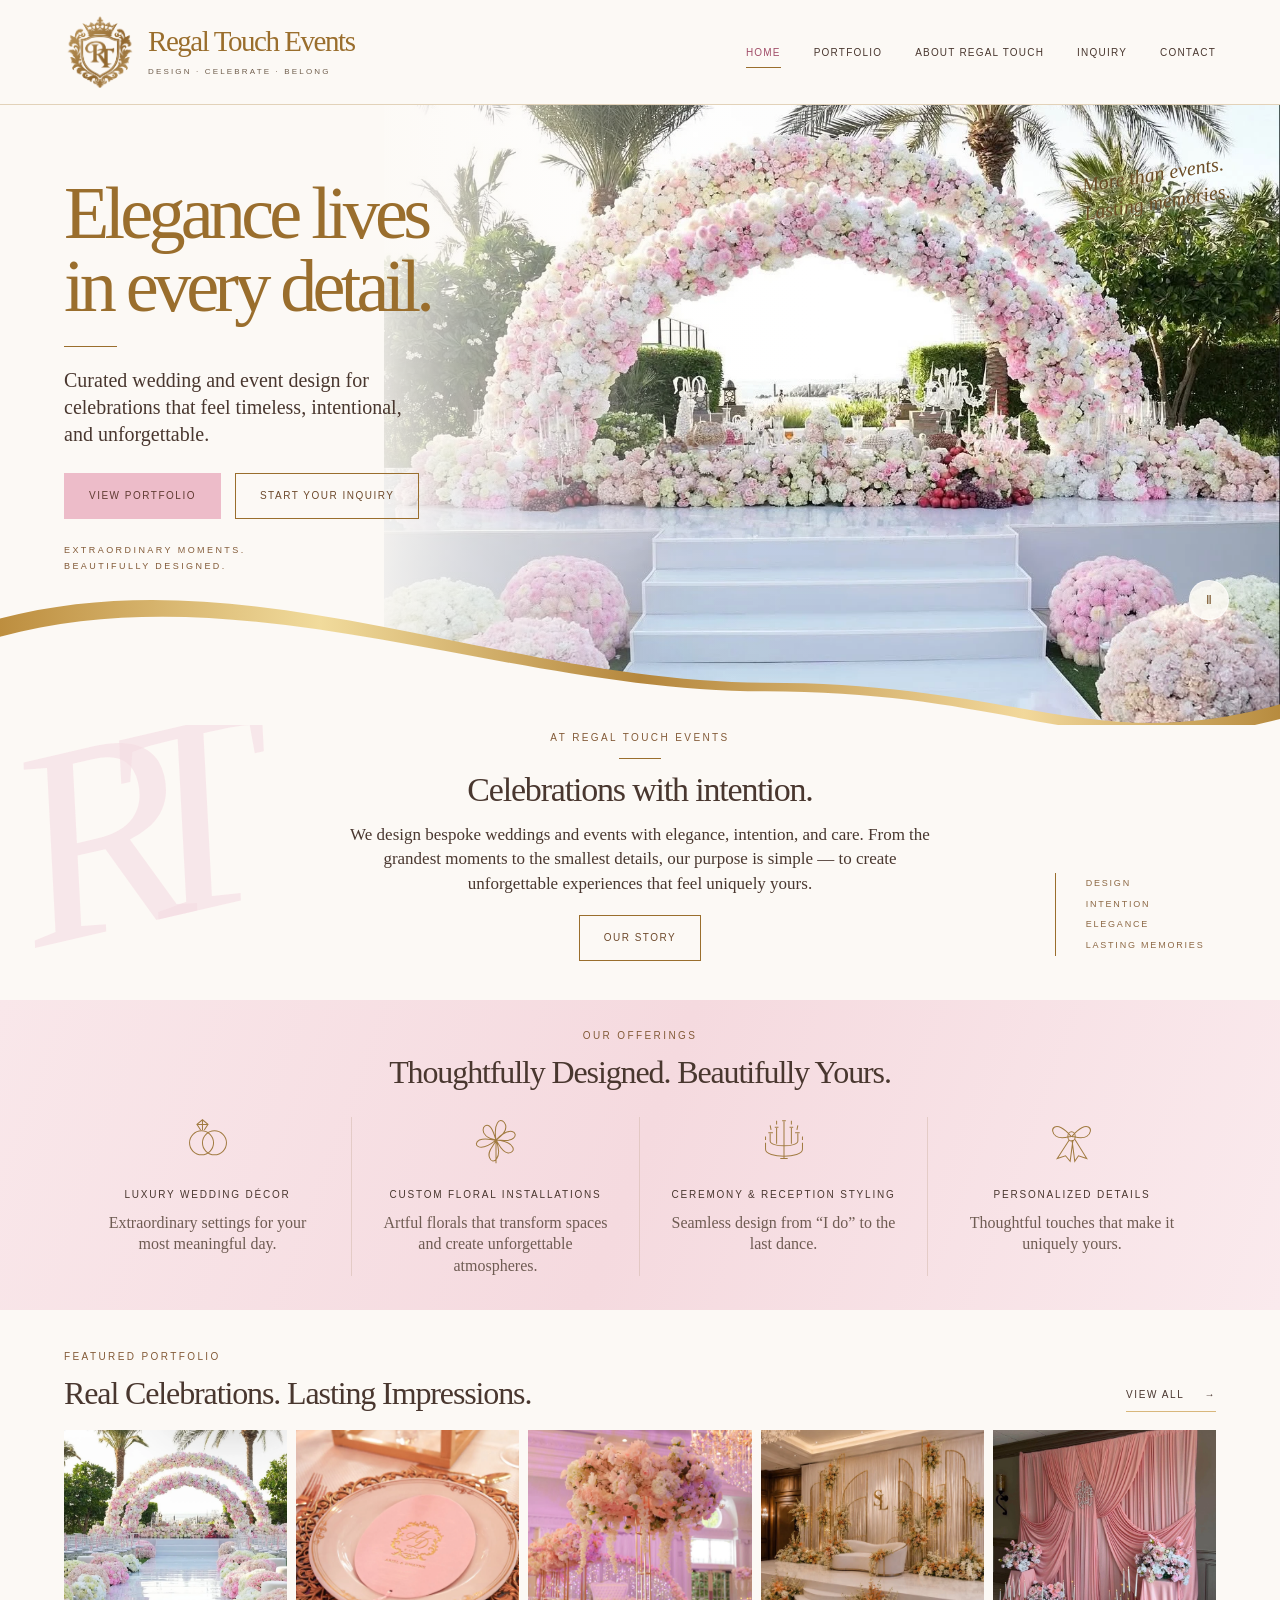
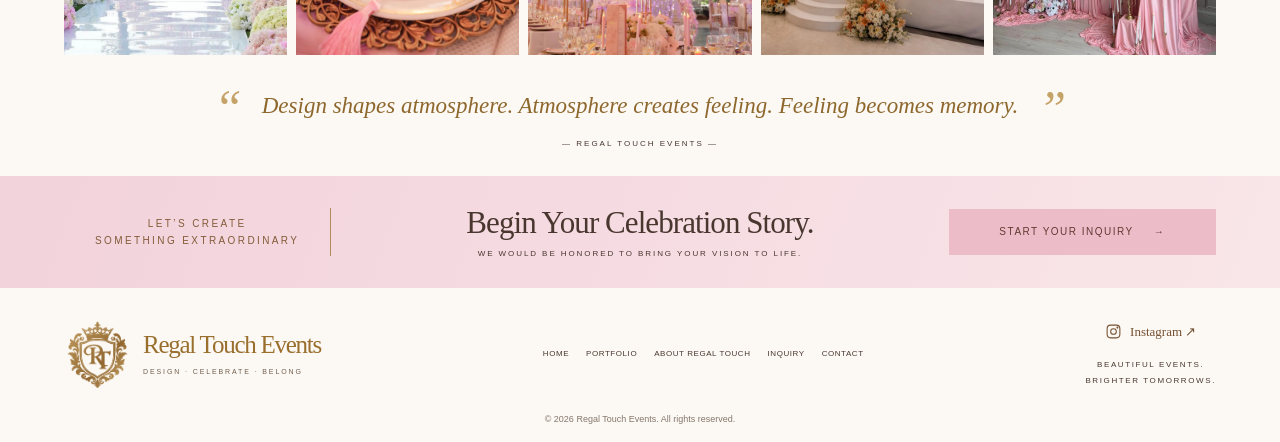
==== commit 6289d02e: "Add files via upload" ====
--- a/index.html
+++ b/index.html
@@ -1,23 +1,2 @@
 <!doctype html>
-<html lang="en"><head><meta charset="utf-8"><meta name="viewport" content="width=device-width,initial-scale=1"><meta name="theme-color" content="#f9eff0"><meta name="description" content="Regal Touch Events — luxury event planning and design. Elevated celebrations in Connecticut, New York and New Jersey."><meta property="og:title" content="Regal Touch Events | Luxury Event Planning & Design"><meta property="og:description" content="Creating elevated, unforgettable experiences."><meta property="og:image" content="assets/pink-installation.webp"><link rel="icon" href="assets/favicon.png" type="image/png"><link rel="preconnect" href="https://fonts.googleapis.com"><link rel="preconnect" href="https://fonts.gstatic.com" crossorigin><link href="https://fonts.googleapis.com/css2?family=Cormorant+Garamond:wght@300;400;500;600&family=DM+Sans:wght@300;400;500;600;700&display=swap" rel="stylesheet"><title>Regal Touch Events — Curated Celebrations</title>
-<style>
-:root{--rose:#a15d6c;--ink:#3b252e;--dark:#27191e;--muted:#806b71;--pink:#f6e5e9;--blush:#fbf3f3;--ivory:#fffaf6;--gold:#b8904d;--line:#e9d9dc;--serif:'Cormorant Garamond',Georgia,serif;--sans:'DM Sans',Arial,sans-serif}*{box-sizing:border-box}html{scroll-behavior:smooth}body{margin:0;background:var(--ivory);color:var(--ink);font-family:var(--sans);-webkit-font-smoothing:antialiased}body.modal-open{overflow:hidden}a{color:inherit;text-decoration:none}button,input,select,textarea{font:inherit}button{cursor:pointer}img,video{display:block;max-width:100%}::selection{background:#ebbac6;color:#311a25}.wrap{max-width:1480px;padding:0 6vw;margin:auto}.eyebrow{font-size:10px;letter-spacing:.29em;text-transform:uppercase;font-weight:700;color:var(--rose)}.eyebrow.light{color:#f7dce2}.display{font-family:var(--serif);font-weight:400;letter-spacing:-.046em;line-height:.93}.display em{font-weight:300}.btn{display:inline-flex;align-items:center;justify-content:center;gap:18px;border:1px solid transparent;min-height:52px;padding:15px 27px;font-size:11px;letter-spacing:.16em;text-transform:uppercase;font-weight:700;transition:background .3s,transform .3s,color .3s,border-color .3s}.btn:hover{transform:translateY(-3px)}.btn-rose{background:var(--rose);color:white}.btn-rose:hover{background:#884756}.btn-light{background:#fff8f5;color:var(--ink)}.btn-outline{border-color:#e9ccd3;color:var(--ink);background:transparent}.btn-outline:hover{background:#f5e4e8}.btn-glass{border-color:#f4dce1;color:white;background:#fff2}.btn-glass:hover{background:#fff4}.text-link{padding:0;border:0;background:none;color:var(--rose);font-size:11px;text-transform:uppercase;letter-spacing:.16em;font-weight:700;border-bottom:1px solid #cfaab4;padding-bottom:8px}.text-link span{margin-left:15px}.reveal{opacity:0;transform:translateY(32px);transition:opacity .85s ease,transform .85s ease}.reveal.in{opacity:1;transform:none}.site-header{height:92px;position:absolute;top:0;left:0;right:0;z-index:50;color:#fff;border-bottom:1px solid #ffffff45}.header-inner{height:100%;display:flex;align-items:center;justify-content:space-between;gap:30px}.brand{display:flex;align-items:center;gap:13px;min-width:235px}.brand img{width:58px;height:58px;object-fit:contain;filter:drop-shadow(0 1px 3px #0004)}.brand-title{font-family:var(--serif);font-size:25px;line-height:.9;letter-spacing:.03em}.brand-sub{display:block;font-family:var(--sans);font-size:8px;letter-spacing:.26em;text-transform:uppercase;margin-top:7px}.nav{display:flex;gap:31px;align-items:center}.nav a{font-size:10px;letter-spacing:.16em;text-transform:uppercase;font-weight:700;transition:color .2s}.nav a:hover{color:#f4beca}.nav-cta{border:1px solid #ffffffa8;padding:14px 18px;background:transparent;color:white;font-size:10px;text-transform:uppercase;letter-spacing:.14em;font-weight:700}.menu-toggle{display:none;background:transparent;border:0;color:white;font-size:25px}.hero{min-height:790px;height:min(900px,100svh);position:relative;background:#6b3448;color:#fff;overflow:hidden;display:flex;align-items:center}.hero:before{content:'';position:absolute;inset:0;background:linear-gradient(90deg,#24151cbb 0%,#27172077 48%,#3a1d2240 100%),linear-gradient(0deg,#28141b70,transparent 32%);z-index:1}.hero-media{position:absolute;inset:0;width:100%;height:100%;object-fit:cover;object-position:center 45%;animation:heroZoom 17s ease-out both}.hero-video{position:absolute;inset:0;width:100%;height:100%;object-fit:cover;opacity:.28;mix-blend-mode:screen}.hero-content{position:relative;z-index:2;padding-top:105px;width:100%}.hero .eyebrow{color:#ffe4eb}.hero h1{font-size:clamp(78px,10vw,174px);max-width:1050px;margin:27px 0 22px}.hero h1 em{color:#f2c3d0}.hero-intro{max-width:440px;font-size:14px;line-height:1.9;color:#fff9;letter-spacing:.015em}.hero-actions{display:flex;gap:12px;flex-wrap:wrap;margin-top:35px}.hero-scroll{position:absolute;bottom:40px;left:6vw;z-index:2;display:flex;align-items:center;gap:18px;font-size:10px;text-transform:uppercase;letter-spacing:.22em;color:#fff9}.hero-scroll:before{content:'';width:56px;height:1px;background:#fff8}.hero-side{position:absolute;z-index:2;right:3.5vw;top:50%;transform:translateY(-50%);writing-mode:vertical-rl;font-size:10px;letter-spacing:.2em;text-transform:uppercase;color:#fff9}@keyframes heroZoom{from{transform:scale(1.08)}to{transform:scale(1)}}.ticker{background:#ead1d7;padding:19px 0;overflow:hidden;white-space:nowrap;border-bottom:1px solid #dfc0c7}.ticker-inner{display:flex;gap:50px;width:max-content;animation:marquee 34s linear infinite}.ticker span{font-family:var(--serif);font-size:25px;font-style:italic;color:#794454}.ticker b{color:#ae7b88;font-weight:400;margin:0 15px}@keyframes marquee{to{transform:translateX(-50%)}}.intro{padding:145px 0 130px;background:var(--ivory)}.intro-grid{display:grid;grid-template-columns:1fr 1fr;align-items:center;gap:11vw}.intro-image{position:relative}.intro-image img{height:630px;width:100%;object-fit:cover}.intro-stamp{position:absolute;bottom:-34px;right:-34px;width:165px;height:165px;background:var(--pink);display:grid;place-items:center;border-radius:50%;border:8px solid var(--ivory);text-align:center;color:var(--rose);font-family:var(--serif);font-size:23px;line-height:1.05}.intro h2,.section-title{font-family:var(--serif);font-weight:400;line-height:.99;letter-spacing:-.04em}.intro h2{font-size:clamp(55px,6vw,99px);margin:20px 0 30px}.intro h2 em,.section-title em{color:var(--rose)}.intro p.body{max-width:490px;color:var(--muted);font-size:14px;line-height:2}.intro .text-link{margin-top:25px}.services{padding:125px 0 140px;background:var(--blush)}.section-head{display:flex;justify-content:space-between;gap:50px;align-items:end;margin-bottom:65px}.section-title{font-size:clamp(58px,6.8vw,108px);margin:18px 0 0}.section-head>p{max-width:350px;font-size:14px;line-height:1.9;color:var(--muted)}.services-grid{display:grid;grid-template-columns:repeat(4,1fr);gap:18px}.service-card{background:#fff;min-width:0}.service-img{height:310px;overflow:hidden;position:relative}.service-img img{width:100%;height:100%;object-fit:cover;transition:transform .9s cubic-bezier(.2,.6,.2,1)}.service-card:hover img{transform:scale(1.09)}.service-index{position:absolute;top:18px;left:20px;color:white;font-family:var(--serif);font-size:28px;text-shadow:0 2px 8px #0009}.service-copy{padding:30px 25px 35px}.service-copy h3{font-family:var(--serif);font-size:33px;line-height:1.06;font-weight:500;margin:14px 0}.service-copy>p:not(.eyebrow){color:var(--muted);font-size:12px;line-height:1.9;min-height:70px}.service-copy .text-link{margin-top:17px}.cinema{background:#2b1822;color:#fff;position:relative;padding:120px 0 130px;overflow:hidden}.cinema .section-title{max-width:850px}.cinema .section-title em{color:#f0b4c6}.cinema .eyebrow{color:#f2b5c4}.film-grid{display:grid;grid-template-columns:1.35fr 1fr 1fr;gap:16px;margin-top:55px}.film-card{position:relative;overflow:hidden;min-height:470px;background:#5d3848}.film-card video{width:100%;height:100%;object-fit:cover;position:absolute;inset:0}.film-card:after{content:'';position:absolute;inset:0;background:linear-gradient(0deg,#170d14ac,transparent 55%);pointer-events:none}.film-card .film-label{position:absolute;z-index:2;bottom:28px;left:27px;color:#fff;font-family:var(--serif);font-size:28px}.film-card .film-label small{display:block;font-family:var(--sans);font-size:10px;text-transform:uppercase;letter-spacing:.2em;color:#f4c8d3;margin-bottom:9px}.film-card .sound-toggle{position:absolute;z-index:3;right:18px;top:18px;border:1px solid #fff8;background:#0005;color:white;width:39px;height:39px;border-radius:50%}.portfolio{padding:145px 0;background:#fffaf6}.portfolio .section-head{margin-bottom:50px}.portfolio-grid{display:grid;grid-template-columns:repeat(4,1fr);grid-auto-flow:dense;gap:14px}.portfolio-item{position:relative;overflow:hidden;margin:0;height:370px;background:#e9d4d8}.portfolio-item:nth-child(1),.portfolio-item:nth-child(6){grid-column:span 2;height:480px}.portfolio-item img{width:100%;height:100%;object-fit:cover;transition:transform .9s}.portfolio-item:hover img{transform:scale(1.07)}.portfolio-item:after{content:'';position:absolute;inset:0;background:linear-gradient(0deg,#231119a8,transparent 53%)}.portfolio-item figcaption{position:absolute;z-index:1;bottom:25px;left:25px;color:white}.portfolio-item figcaption span{display:block;font-size:10px;letter-spacing:.16em;text-transform:uppercase;margin-bottom:6px}.portfolio-item figcaption strong{font-family:var(--serif);font-weight:400;font-size:34px}.portfolio-follow{display:flex;justify-content:space-between;align-items:center;gap:20px;margin-top:40px;border-top:1px solid var(--line);padding-top:35px}.portfolio-follow p{font-family:var(--serif);font-size:30px;margin:0}.portfolio-follow p span{color:var(--rose)}.statement{position:relative;min-height:630px;display:flex;align-items:center;justify-content:center;text-align:center;background:#d89aa8;color:white;overflow:hidden}.statement>img{position:absolute;inset:0;width:100%;height:100%;object-fit:cover;filter:brightness(.45) saturate(.82)}.statement-inner{position:relative;z-index:2;padding:95px 25px}.statement h2{font-family:var(--serif);font-weight:400;line-height:.9;font-size:clamp(74px,9vw,145px);margin:18px auto 24px;max-width:1000px}.statement h2 em{color:#f6cad7}.statement p{font-size:13px;letter-spacing:.1em;color:#fffd}.inquiry-cta{background:var(--pink);padding:130px 0;text-align:center}.inquiry-cta img{width:100px;height:100px;object-fit:contain;margin:0 auto 20px}.inquiry-cta .section-title{max-width:950px;margin:18px auto 25px}.inquiry-cta p.desc{max-width:530px;margin:0 auto 32px;color:var(--muted);font-size:14px;line-height:1.9}.footer{background:var(--dark);color:#f6e9e9;padding:80px 0 30px}.footer-main{display:flex;justify-content:space-between;gap:60px;align-items:start}.footer-brand{display:flex;align-items:center;gap:20px}.footer-brand img{width:105px}.footer-brand h3{font-family:var(--serif);font-size:38px;font-weight:400;margin:0}.footer p{color:#ddc4c9;font-size:12px;line-height:1.9}.footer-links{display:flex;gap:70px}.footer-links a{display:block;margin:13px 0;font-size:12px}.footer-links a:hover{color:#f3b4c4}.footer-bottom{border-top:1px solid #ffffff25;margin-top:70px;padding-top:25px;display:flex;justify-content:space-between;gap:15px;color:#b79ca3;font-size:10px;letter-spacing:.08em}.floating-insta{position:fixed;z-index:30;bottom:28px;right:25px;display:flex;align-items:center;gap:11px;background:#fffaf6;color:var(--rose);border:1px solid #e4c9d0;box-shadow:0 8px 30px #1c091529;padding:13px 17px;border-radius:60px;font-size:11px;font-weight:700}.floating-insta svg{width:19px;height:19px}.mobile-cta{display:none}.modal{position:fixed;z-index:100;inset:0;background:#25141ce6;display:none;overflow-y:auto;padding:25px}.modal.open{display:flex;align-items:flex-start;justify-content:center}.modal-panel{width:min(920px,100%);background:var(--ivory);position:relative;margin:auto;padding:70px clamp(22px,6vw,75px)}.modal-close{position:absolute;right:20px;top:15px;border:0;background:transparent;color:var(--ink);font-size:36px}.modal-panel h2{font-family:var(--serif);font-size:clamp(49px,6vw,80px);font-weight:400;line-height:1;margin:12px 0 14px}.modal-panel .lead{font-size:13px;color:var(--muted);line-height:1.8;max-width:680px}.fields{display:grid;grid-template-columns:1fr 1fr;gap:20px;margin-top:30px}.field{display:flex;flex-direction:column;gap:8px}.field.full{grid-column:1/-1}.field label{font-size:11px;font-weight:700;color:#684c57}.field input,.field select,.field textarea{width:100%;background:#fff;border:1px solid #e8d5d8;border-radius:0;padding:15px;color:var(--ink);font-size:13px;min-height:50px}.field textarea{min-height:100px;resize:vertical}.fine{font-size:11px;color:var(--muted);line-height:1.7}.form-actions{display:flex;flex-wrap:wrap;gap:10px;margin:25px 0}.toast{color:#6e4050;font-size:12px;display:none}.toast.visible{display:block}.modal-panel .btn{font-size:10px}.skip-link{position:absolute;top:-50px;left:12px;background:white;color:black;z-index:100;padding:10px}.skip-link:focus{top:10px}
-@media(max-width:1100px){.nav{gap:16px}.nav a{font-size:9px}.services-grid{grid-template-columns:repeat(2,1fr)}.film-card{min-height:370px}.intro-grid{gap:6vw}.intro-image img{height:530px}}
-@media(max-width:760px){.wrap{padding:0 22px}.site-header{height:78px}.brand{min-width:0}.brand img{width:48px;height:48px}.brand-title{font-size:21px}.brand-sub{font-size:7px}.menu-toggle{display:block}.nav{display:none;position:absolute;top:78px;left:0;right:0;background:#3b2530;padding:30px 24px;flex-direction:column;align-items:flex-start;gap:26px}.nav.open{display:flex}.nav a{font-size:12px}.hero{height:780px;min-height:700px;max-height:1000px}.hero-media{object-position:55% center}.hero-content{padding-top:70px}.hero h1{font-size:clamp(70px,14vw,110px)}.hero-intro{font-size:13px}.hero-side{display:none}.hero-scroll{left:22px;bottom:28px}.ticker span{font-size:21px}.intro{padding:85px 0 95px}.intro-grid{grid-template-columns:1fr;gap:70px}.intro-image img{height:480px}.intro-stamp{width:130px;height:130px;right:-8px;bottom:-30px;font-size:20px}.intro h2{font-size:69px}.services{padding:85px 0}.section-head{display:block;margin-bottom:35px}.section-title{font-size:66px}.section-head>p{margin-top:20px}.services-grid{grid-template-columns:1fr 1fr;gap:12px}.service-img{height:220px}.service-copy{padding:20px 16px 26px}.service-copy h3{font-size:28px}.service-copy>p:not(.eyebrow){min-height:0}.cinema{padding:90px 0}.film-grid{grid-template-columns:1fr 1fr;gap:10px}.film-card{min-height:310px}.film-card:first-child{grid-column:span 2;min-height:450px}.portfolio{padding:85px 0}.portfolio-grid{grid-template-columns:1fr 1fr;gap:9px}.portfolio-item{height:260px}.portfolio-item:nth-child(1),.portfolio-item:nth-child(6){height:340px}.portfolio-item figcaption{bottom:15px;left:14px}.portfolio-item figcaption strong{font-size:26px}.portfolio-follow{display:block}.portfolio-follow .btn{margin-top:20px}.statement{min-height:530px}.statement h2{font-size:75px}.inquiry-cta{padding:90px 0}.footer-main{display:block}.footer-links{margin-top:45px;gap:50px}.footer-bottom{display:block}.footer-bottom span{display:block;margin-top:10px}.floating-insta{bottom:80px;right:12px}.mobile-cta{display:block;position:fixed;z-index:29;bottom:0;left:0;right:0;padding:10px 15px;background:#fffaf6;border-top:1px solid var(--line)}.mobile-cta button{width:100%}.fields{grid-template-columns:1fr}.modal{padding:0}.modal-panel{padding:70px 22px 40px}}
-@media(max-width:420px){.hero h1{font-size:65px}.services-grid{grid-template-columns:1fr}.service-img{height:300px}.portfolio-item:nth-child(n){grid-column:span 1;height:255px}.portfolio-item:nth-child(1){grid-column:span 2;height:370px}.portfolio-item figcaption strong{font-size:23px}.film-card{min-height:245px}.film-card:first-child{min-height:370px}.film-card .film-label{font-size:22px;left:15px;bottom:15px}.statement h2{font-size:63px}}@media(prefers-reduced-motion:reduce){*,*:before,*:after{scroll-behavior:auto!important;animation:none!important;transition:none!important}.reveal{opacity:1;transform:none}}
-</style></head><body><a class="skip-link" href="#main">Skip to content</a><header class="site-header"><div class="wrap header-inner"><a href="#home" class="brand" aria-label="Regal Touch Events home"><img src="assets/crest.png" alt="Regal Touch Events gold crest"><span><span class="brand-title">Regal Touch</span><span class="brand-sub">Events · Planning & Design</span></span></a><button class="menu-toggle" aria-label="Open navigation" aria-expanded="false" onclick="toggleMenu(this)">☰</button><nav class="nav" id="nav"><a href="#about">The Story</a><a href="#services">Expertise</a><a href="#films">Films</a><a href="#portfolio">Portfolio</a><a href="https://www.instagram.com/regaltouchevent/" target="_blank" rel="noopener noreferrer">Instagram ↗</a><button class="nav-cta" onclick="openInquiry()">Begin Your Experience ↗</button></nav></div></header>
-<main id="main"><section class="hero" id="home"><img class="hero-media" src="assets/pink-installation.webp" alt="Pink floral luxury event installation"><video class="hero-video" autoplay muted loop playsinline preload="metadata" poster="assets/pink-installation.webp" aria-hidden="true"><source src="assets/film-1.mp4" type="video/mp4"></video><div class="wrap hero-content"><p class="eyebrow">Regal Touch Events · CT · NY · NJ</p><h1 class="display">Beyond<br><em>beautiful.</em></h1><p class="hero-intro">Extraordinary celebrations, thoughtfully imagined. Luxury event planning and design for moments that deserve to be unforgettable.</p><div class="hero-actions"><button class="btn btn-light" onclick="openInquiry()">Begin Your Experience <span>↗</span></button><a class="btn btn-glass" href="#portfolio">Explore Our Work ↓</a></div></div><div class="hero-scroll">Scroll to discover</div><div class="hero-side">Luxury Event Planning & Design</div></section>
-<div class="ticker" aria-hidden="true"><div class="ticker-inner"><span>Every detail, extraordinary <b>✦</b> Regal Touch Events <b>✦</b> Designed to be remembered <b>✦</b> Every detail, extraordinary <b>✦</b> Regal Touch Events <b>✦</b> Designed to be remembered <b>✦</b></span><span>Every detail, extraordinary <b>✦</b> Regal Touch Events <b>✦</b> Designed to be remembered <b>✦</b> Every detail, extraordinary <b>✦</b> Regal Touch Events <b>✦</b> Designed to be remembered <b>✦</b></span></div></div>
-<section class="intro" id="about"><div class="wrap intro-grid"><div class="intro-image reveal"><img src="assets/ivory-stage.webp" alt="Ivory and gold luxury floral stage installation" loading="lazy"><div class="intro-stamp">A touch<br>of regal<br>magic ✧</div></div><div class="reveal"><p class="eyebrow">Welcome to Regal Touch Events</p><h2>Beauty is<br>in the <em>details.</em></h2><p class="body">We believe a celebration should feel as extraordinary as the people it honors. From captivating floral installations to exquisitely styled tables and statement backdrops, each detail becomes part of a story that is uniquely yours.</p><p class="body">Creating elevated, unforgettable experiences across Connecticut, New York and New Jersey.</p><button class="text-link" onclick="openInquiry()">Tell us your vision <span>↗</span></button></div></div></section>
-<section class="services" id="services"><div class="wrap"><div class="section-head reveal"><div><p class="eyebrow">What We Create</p><h2 class="section-title">The art of<br><em>celebration.</em></h2></div><p>Every gathering is an opportunity to create something exceptional. Explore the moments, spaces and details we love to bring to life.</p></div><div class="services-grid"><article class="service-card reveal"><div class="service-img"><img loading="lazy" src="assets/floral-arch.webp" alt="Regal Touch event design example"><span class="service-index">01</span></div><div class="service-copy"><p class="eyebrow">The Art of Celebration</p><h3>Weddings & Ceremonies</h3><p>An exquisite setting for your once-in-a-lifetime moment.</p><button type="button" class="text-link" onclick="openInquiry()">Enquire about this service <span>↗</span></button></div></article><article class="service-card reveal"><div class="service-img"><img loading="lazy" src="assets/pink-installation.webp" alt="Regal Touch event design example"><span class="service-index">02</span></div><div class="service-copy"><p class="eyebrow">The Art of Celebration</p><h3>Celebrations & Milestones</h3><p>Elevated atmospheres for life’s most memorable chapters.</p><button type="button" class="text-link" onclick="openInquiry()">Enquire about this service <span>↗</span></button></div></article><article class="service-card reveal"><div class="service-img"><img loading="lazy" src="assets/pink-centerpiece.webp" alt="Regal Touch event design example"><span class="service-index">03</span></div><div class="service-copy"><p class="eyebrow">The Art of Celebration</p><h3>Luxury Floral & Décor</h3><p>Expressive florals, layered textures and thoughtful details.</p><button type="button" class="text-link" onclick="openInquiry()">Enquire about this service <span>↗</span></button></div></article><article class="service-card reveal"><div class="service-img"><img loading="lazy" src="assets/burgundy-tablescape.webp" alt="Regal Touch event design example"><span class="service-index">04</span></div><div class="service-copy"><p class="eyebrow">The Art of Celebration</p><h3>Tablescapes & Installations</h3><p>Beautifully composed settings, designed to leave an impression.</p><button type="button" class="text-link" onclick="openInquiry()">Enquire about this service <span>↗</span></button></div></article></div></div></section>
-<section class="cinema" id="films"><div class="wrap"><p class="eyebrow reveal">In Motion</p><h2 class="section-title reveal">Moments that<br><em>move you.</em></h2><div class="film-grid"><div class="film-card reveal"><video autoplay muted loop playsinline preload="metadata" poster="assets/pink-installation.webp"><source src="assets/film-1.mp4" type="video/mp4"></video><span class="film-label"><small>Film 01</small>The Experience</span><button class="sound-toggle" aria-label="Unmute video" onclick="toggleSound(this)">♪</button></div><div class="film-card reveal"><video autoplay muted loop playsinline preload="metadata" poster="assets/floral-arch.webp"><source src="assets/film-2.mp4" type="video/mp4"></video><span class="film-label"><small>Film 02</small>The Atmosphere</span><button class="sound-toggle" aria-label="Unmute video" onclick="toggleSound(this)">♪</button></div><div class="film-card reveal"><video autoplay muted loop playsinline preload="metadata" poster="assets/ivory-stage.webp"><source src="assets/film-3.mp4" type="video/mp4"></video><span class="film-label"><small>Film 03</small>The Details</span><button class="sound-toggle" aria-label="Unmute video" onclick="toggleSound(this)">♪</button></div></div></div></section>
-<section class="portfolio" id="portfolio"><div class="wrap"><div class="section-head reveal"><div><p class="eyebrow">Selected Moments</p><h2 class="section-title">Our visual<br><em>love letters.</em></h2></div><p>A collection of unforgettable spaces and beautiful details. An invitation to imagine what we could create for you.</p></div><div class="portfolio-grid"><figure class="portfolio-item reveal"><img src="assets/pink-installation.webp" loading="lazy" alt="A study in pink — Regal Touch Events portfolio"><figcaption><span>Romantic installations</span><strong>A study in pink</strong></figcaption></figure><figure class="portfolio-item reveal"><img src="assets/coastal-blue.webp" loading="lazy" alt="The blue hour — Regal Touch Events portfolio"><figcaption><span>Coastal tablescapes</span><strong>The blue hour</strong></figcaption></figure><figure class="portfolio-item reveal"><img src="assets/ivory-stage.webp" loading="lazy" alt="Modern romance — Regal Touch Events portfolio"><figcaption><span>Elegant stages</span><strong>Modern romance</strong></figcaption></figure><figure class="portfolio-item reveal"><img src="assets/burgundy-tablescape.webp" loading="lazy" alt="Burgundy & gold — Regal Touch Events portfolio"><figcaption><span>Statement tablescapes</span><strong>Burgundy & gold</strong></figcaption></figure><figure class="portfolio-item reveal"><img src="assets/pink-centerpiece.webp" loading="lazy" alt="Floral artistry — Regal Touch Events portfolio"><figcaption><span>Elevated centerpieces</span><strong>Floral artistry</strong></figcaption></figure><figure class="portfolio-item reveal"><img src="assets/floral-arch.webp" loading="lazy" alt="The grand entrance — Regal Touch Events portfolio"><figcaption><span>Dreamlike backdrops</span><strong>The grand entrance</strong></figcaption></figure><figure class="portfolio-item reveal"><img src="assets/gold-tablescape.webp" loading="lazy" alt="A place at the table — Regal Touch Events portfolio"><figcaption><span>Finishing touches</span><strong>A place at the table</strong></figcaption></figure><figure class="portfolio-item reveal"><img src="assets/pink-lounge.webp" loading="lazy" alt="A floral dream — Regal Touch Events portfolio"><figcaption><span>Immersive celebrations</span><strong>A floral dream</strong></figcaption></figure></div><div class="portfolio-follow reveal"><p>More moments on <span>Instagram.</span></p><a class="btn btn-outline" href="https://www.instagram.com/regaltouchevent/" target="_blank" rel="noopener noreferrer">Follow @regaltouchevent ↗</a></div></div></section>
-<section class="statement"><img src="assets/pink-lounge.webp" alt="Pink floral event backdrop" loading="lazy"><div class="statement-inner reveal"><p class="eyebrow light">Regal Touch Events</p><h2>Make it<br><em>unforgettable.</em></h2><p>CONNECTICUT · NEW YORK · NEW JERSEY</p></div></section>
-<section class="inquiry-cta" id="contact"><div class="wrap reveal"><img src="assets/crest.png" alt="Regal Touch Events crest" loading="lazy"><p class="eyebrow">Your Celebration Begins Here</p><h2 class="section-title">Let's create something<br><em>extraordinary.</em></h2><p class="desc">Tell us about your celebration, your vision and the details that matter. We'd love to hear your story.</p><button class="btn btn-rose" onclick="openInquiry()">Start Your Event Inquiry ↗</button></div></section></main>
-<footer class="footer"><div class="wrap"><div class="footer-main"><div><div class="footer-brand"><img src="assets/crest.png" alt="RT gold crest"><h3>Regal Touch<br>Events</h3></div><p>Luxury Event Planning & Design<br>Creating elevated, unforgettable experiences.<br>CT · NY · NJ</p></div><div class="footer-links"><div><p class="eyebrow light">Explore</p><a href="#about">Our Story</a><a href="#services">Experiences</a><a href="#films">Films</a><a href="#portfolio">Portfolio</a></div><div><p class="eyebrow light">Connect</p><a href="https://www.instagram.com/regaltouchevent/" target="_blank" rel="noopener noreferrer">Instagram ↗</a><a href="https://www.instagram.com/regaltouchevent/" target="_blank" rel="noopener noreferrer">@regaltouchevent ↗</a><a href="#contact">Event Inquiry ↗</a></div></div></div><div class="footer-bottom"><span>© <span id="year"></span> Regal Touch Events. All rights reserved.</span><span>Website design preview · Final details subject to client approval</span></div></div></footer>
-<a class="floating-insta" href="https://www.instagram.com/regaltouchevent/" target="_blank" rel="noopener noreferrer" aria-label="Visit Regal Touch Events on Instagram"><svg viewBox="0 0 24 24" fill="none" stroke="currentColor" stroke-width="1.7" stroke-linecap="round" stroke-linejoin="round" aria-hidden="true"><rect x="2" y="2" width="20" height="20" rx="5"/><circle cx="12" cy="12" r="4"/><circle cx="18" cy="6" r=".9" fill="currentColor"/></svg><span>Instagram ↗</span></a><div class="mobile-cta"><button class="btn btn-rose" onclick="openInquiry()">Plan Your Event ↗</button></div>
-<div class="modal" id="inquiry" role="dialog" aria-modal="true" aria-labelledby="formTitle" aria-hidden="true"><div class="modal-panel"><button class="modal-close" onclick="closeInquiry()" aria-label="Close inquiry form">×</button><p class="eyebrow">Tell Us Your Vision</p><h2 id="formTitle">A beautiful beginning.</h2><p class="lead">Share your event details. This design preview lets you copy your answers and contact the team on Instagram; the form does not submit to a server.</p><form id="eventForm"><div class="fields"><div class="field"><label for="client">Your name *</label><input id="client" name="Name" required autocomplete="name"></div><div class="field"><label for="phone">Phone number *</label><input id="phone" name="Phone" type="tel" required autocomplete="tel"></div><div class="field"><label for="email">Email *</label><input id="email" name="Email" type="email" required autocomplete="email"></div><div class="field"><label for="eventType">Type of event *</label><select id="eventType" name="Event type" required><option value="">Select an occasion</option><option>Wedding</option><option>Birthday / Milestone Celebration</option><option>Muslim Wedding / Nikah</option><option>Sweet 16 / Quinceañera</option><option>Baby Shower</option><option>South Asian Wedding — Hindu / Sikh</option><option>Corporate Event / Gala</option><option>Bar / Bat Mitzvah</option><option>Other</option></select></div><div class="field"><label for="date">Event date *</label><input id="date" name="Event date" type="date" required></div><div class="field"><label for="guests">Approximate guest count *</label><select id="guests" name="Guest count" required><option value="">Select guest count</option><option>Under 50</option><option>50–100</option><option>101–150</option><option>151–250</option><option>251–400</option><option>400+</option><option>Not sure yet</option></select></div><div class="field"><label for="setup">Décor setup *</label><select id="setup" name="Decor setup" required><option value="">Select one</option><option>Full Event Setup</option><option>Partial Event Setup</option><option>I'm Not Sure Yet</option></select></div><div class="field"><label for="venue">Have you selected a venue? *</label><select id="venue" name="Venue selected" required><option value="">Select one</option><option>Yes</option><option>No</option><option>Currently considering venues</option></select></div><div class="field"><label for="location">Venue city & state *</label><input id="location" name="Venue city and state" required placeholder="e.g., Stamford, CT"></div><div class="field"><label for="colors">Preferred color palette</label><input id="colors" name="Color palette" placeholder="e.g., blush, ivory & gold"></div><div class="field"><label for="coordination">Event coordination services?</label><select id="coordination" name="Coordination"><option>I'm not sure yet</option><option>Yes</option><option>No</option><option>I already have a coordinator</option></select></div><div class="field"><label for="backdrop">Sweetheart / host seating backdrop?</label><select id="backdrop" name="Backdrop"><option>I'm not sure yet</option><option>Yes</option><option>No</option><option>Not applicable to my event</option></select></div><div class="field"><label for="budget">Anticipated décor investment *</label><select id="budget" name="Decor budget" required><option value="">Select a range</option><option>Under $2,500</option><option>$2,500–$5,000</option><option>$5,000–$10,000</option><option>$10,000–$20,000</option><option>$20,000+</option><option>Prefer to discuss</option></select></div><div class="field"><label for="contactMethod">Preferred contact method *</label><select id="contactMethod" name="Preferred contact" required><option value="">Select one</option><option>Phone Call</option><option>Text Message</option><option>Email</option></select></div><div class="field full"><label for="vision">Tell us anything else about your event or vision</label><textarea id="vision" name="Event vision" placeholder="Your inspiration, special requests, favorite details..."></textarea></div><div class="field full"><label for="photos">Inspiration photos (up to 5)</label><input id="photos" type="file" accept="image/*" multiple><span class="fine">Selected images are not uploaded in this preview. Attach them separately in an Instagram message.</span></div></div><div class="form-actions"><button class="btn btn-rose" type="submit">Copy Inquiry & Open Instagram ↗</button><button class="btn btn-outline" type="button" onclick="copyInquiry()">Copy Details Only</button></div><p class="fine">Preview only: No data is stored or sent. The owner's existing Tally form can be connected before launch.</p><p class="toast" id="toast" role="status"></p></form></div></div>
-<script>
-const ig='https://www.instagram.com/regaltouchevent/';document.getElementById('year').textContent=new Date().getFullYear();let previousFocus=null;function toggleMenu(btn){const nav=document.getElementById('nav');const open=nav.classList.toggle('open');btn.setAttribute('aria-expanded',String(open));btn.textContent=open?'×':'☰'}document.querySelectorAll('#nav a').forEach(a=>a.addEventListener('click',()=>{document.getElementById('nav').classList.remove('open');const b=document.querySelector('.menu-toggle');b.setAttribute('aria-expanded','false');b.textContent='☰'}));function openInquiry(){previousFocus=document.activeElement;const modal=document.getElementById('inquiry');modal.classList.add('open');modal.setAttribute('aria-hidden','false');document.body.classList.add('modal-open');modal.querySelector('.modal-close').focus()}function closeInquiry(){const modal=document.getElementById('inquiry');modal.classList.remove('open');modal.setAttribute('aria-hidden','true');document.body.classList.remove('modal-open');previousFocus?.focus()}document.getElementById('inquiry').addEventListener('click',e=>{if(e.target.id==='inquiry')closeInquiry()});document.addEventListener('keydown',e=>{if(e.key==='Escape')closeInquiry()});function toggleSound(button){const video=button.closest('.film-card').querySelector('video');video.muted=!video.muted;button.textContent=video.muted?'♪':'♫';button.setAttribute('aria-label',video.muted?'Unmute video':'Mute video')}
-function inquiryText(){const form=document.getElementById('eventForm');return 'REGAL TOUCH EVENTS — EVENT INQUIRY\n\n'+Array.from(new FormData(form).entries()).map(([k,v])=>k+': '+v).join('\n')+'\n\nPlease let me know the next steps.'}async function copyInquiry(){const form=document.getElementById('eventForm');if(!form.reportValidity())return false;const value=inquiryText();try{await navigator.clipboard.writeText(value)}catch(e){const t=document.createElement('textarea');t.value=value;document.body.appendChild(t);t.select();document.execCommand('copy');t.remove()}const toast=document.getElementById('toast');toast.textContent='Inquiry copied! Paste the details into your Instagram message. Attach photos separately.';toast.classList.add('visible');return true}document.getElementById('eventForm').addEventListener('submit',async e=>{e.preventDefault();if(await copyInquiry())window.open(ig,'_blank','noopener')});const observer=('IntersectionObserver'in window)?new IntersectionObserver(entries=>{entries.forEach(entry=>{if(entry.isIntersecting){entry.target.classList.add('in');observer.unobserve(entry.target)}})},{threshold:.09}):null;document.querySelectorAll('.reveal').forEach(el=>{if(observer)observer.observe(el);else el.classList.add('in')});if(window.matchMedia('(prefers-reduced-motion: reduce)').matches){document.querySelectorAll('video').forEach(v=>v.pause())}
-</script></body></html>+<html lang="en"><head><meta charset="utf-8"><meta name="viewport" content="width=device-width,initial-scale=1"><meta name="theme-color" content="#f5dadf"><title>Elegance lives in every detail. | Regal Touch Events</title><meta name="description" content="Luxury wedding and event design with romantic florals, beautiful tablescapes and thoughtful details. Explore Regal Touch Events."><meta property="og:title" content="Elegance lives in every detail. | Regal Touch Events"><meta property="og:description" content="Luxury wedding and event design with romantic florals, beautiful tablescapes and thoughtful details. Explore Regal Touch Events."><meta property="og:image" content="assets/double-pink-arch.webp"><link rel="icon" href="assets/favicon.png"><link rel="preload" href="styles.css" as="style"><link rel="stylesheet" href="styles.css"><script src="script.js" defer></script></head><body><a class="skip-link" href="#main">Skip to content</a><header class="site-header"><div class="wrap header-inner"><a class="brand" href="index.html" aria-label="Regal Touch Events home"><span class="crest" aria-hidden="true"></span><span><span class="brand-name">Regal Touch Events</span><span class="brand-tagline">Design · Celebrate · Belong</span></span></a><button class="menu-toggle" type="button" aria-label="Open navigation" aria-expanded="false" aria-controls="navigation"><span></span><span></span></button><nav class="nav" id="navigation" aria-label="Main navigation"><a href="index.html" aria-current="page">Home</a><a href="portfolio.html">Portfolio</a><a href="about.html">About Regal Touch</a><a href="inquiry.html">Inquiry</a><a href="contact.html">Contact</a></nav></div></header><main id="main"><section class="hero" aria-labelledby="hero-title"><div class="hero-picture"><img src="assets/double-pink-arch.webp" alt="Large double pink and white floral arch, the focal point of a romantic garden ceremony" width="1302" height="1311" fetchpriority="high"></div><div class="wrap hero-copy"><h1 id="hero-title"><span>Elegance lives</span><span>in every detail.</span></h1><div class="gold-rule"></div><p class="hero-lead">Curated wedding and event design for celebrations that feel timeless, intentional, and unforgettable.</p><div class="hero-actions"><a class="btn btn-pink" href="portfolio.html">View portfolio</a><a class="btn" href="inquiry.html">Start your inquiry</a></div><p class="eyebrow">Extraordinary moments.<br>Beautifully designed.</p></div><p class="hero-note">More than events.<br>Lasting memories.</p><button class="motion-toggle" type="button" aria-label="Pause hero image animation" aria-pressed="false">Ⅱ</button><svg class="hero-wave" viewBox="0 0 1440 150" preserveAspectRatio="none" aria-hidden="true"><defs><linearGradient id="gold-wave"><stop stop-color="#bd8e3f"/><stop offset=".25" stop-color="#f1db9c"/><stop offset=".5" stop-color="#b5873d"/><stop offset=".8" stop-color="#f2d89b"/><stop offset="1" stop-color="#b78b3e"/></linearGradient></defs><path d="M0 26C280-50 570 100 860 100S1230 185 1440 125V150H0Z" fill="url(#gold-wave)"/><path d="M0 47C280-30 570 110 860 110S1230 198 1440 142V150H0Z" fill="#fcf9f5"/></svg></section><section class="intro"><span class="monogram" aria-hidden="true">RT</span><div class="wrap"><p class="eyebrow">At Regal Touch Events</p><span class="small-rule"></span><h2 class="section-title">Celebrations with intention.</h2><p>We design bespoke weddings and events with elegance, intention, and care. From the grandest moments to the smallest details, our purpose is simple — to create unforgettable experiences that feel uniquely yours.</p><a class="btn" href="about.html">Our story</a><div class="intro-values">Design<br>Intention<br>Elegance<br>Lasting memories</div></div></section><section class="services" id="services"><div class="wrap"><p class="eyebrow">Our offerings</p><h2 class="section-title">Thoughtfully Designed. Beautifully Yours.</h2><div class="service-grid"><article class="service-card"><svg viewBox="0 0 52 52" aria-hidden="true"><circle cx="19" cy="28" r="13"/><circle cx="33" cy="28" r="13"/><path d="m18 14-4-6 6-5 6 5-4 6M14 8h12M20 3v11"/></svg><h3>Luxury wedding décor</h3><p>Extraordinary settings for your most meaningful day.</p></article><article class="service-card"><svg viewBox="0 0 52 52" aria-hidden="true"><path d="M26 25C5 21 12 5 19 10c4 3 5 10 7 15Zm0 0c-3-18 4-25 9-19 5 7-2 14-9 19Zm0 0c15-16 25-8 19-2-4 4-12 2-19 2Zm0 0c22 2 22 14 13 14-7-1-10-10-13-14Zm0 0c8 20-4 28-7 19-3-7 5-13 7-19Zm0 0C7 40 0 29 8 25c7-3 12 0 18 0ZM26 25v25"/></svg><h3>Custom floral installations</h3><p>Artful florals that transform spaces and create unforgettable atmospheres.</p></article><article class="service-card"><svg viewBox="0 0 52 52" aria-hidden="true"><path d="M26 5v34m-15-21v8c0 7 30 7 30 0v-8M18 12v17m16-17v17M6 28v7c0 10 40 10 40 0v-7M22 45h8M26 39v6M9 17h5m24 0h5M16 11h4m12 0h4M24 4h4"/><path d="m11 9 1 5m29-5-1 5M18 4v4m16-4v4M6 21v4m40-4v4"/></svg><h3>Ceremony & reception styling</h3><p>Seamless design from “I do” to the last dance.</p></article><article class="service-card"><svg viewBox="0 0 52 52" aria-hidden="true"><path d="M25 21C9 1-1 14 9 21c5 3 11 1 16 0Zm1 0C42 1 52 14 42 21c-5 3-11 1-16 0Z"/><ellipse cx="25.5" cy="21" rx="4" ry="5"/><path d="M23 25 10 45l9-3 5 6 3-23m2-1 13 21-9-3-4 6-3-23"/></svg><h3>Personalized details</h3><p>Thoughtful touches that make it uniquely yours.</p></article></div></div></section><section class="featured"><div class="wrap"><div class="section-heading"><div><p class="eyebrow">Featured portfolio</p><h2 class="section-title">Real Celebrations. Lasting Impressions.</h2></div><a href="portfolio.html" class="text-link">View all <span aria-hidden="true">→</span></a></div><div class="featured-grid"><button class="photo-card" type="button" data-photo="assets/pink-ceremony-aisle.webp" data-category="Ceremonies" aria-label="Enlarge: Reflective ceremony aisle leading to double pink floral arches"><img src="assets/pink-ceremony-aisle.webp" alt="Reflective ceremony aisle leading to double pink floral arches" loading="lazy" width="700" height="900"><span class="photo-label">Ceremonies <span aria-hidden="true">↗</span></span></button><button class="photo-card" type="button" data-photo="assets/pink-monogram-place-setting.webp" data-category="Personalized details" aria-label="Enlarge: Pink monogram place setting with a gold charger and tassel"><img src="assets/pink-monogram-place-setting.webp" alt="Pink monogram place setting with a gold charger and tassel" loading="lazy" width="700" height="900"><span class="photo-label">Personalized details <span aria-hidden="true">↗</span></span></button><button class="photo-card" type="button" data-photo="assets/blush-floral-centerpiece.webp" data-category="Floral installations" aria-label="Enlarge: Tall blush floral centerpiece with candlelit reception styling"><img src="assets/blush-floral-centerpiece.webp" alt="Tall blush floral centerpiece with candlelit reception styling" loading="lazy" width="700" height="900"><span class="photo-label">Floral installations <span aria-hidden="true">↗</span></span></button><button class="photo-card" type="button" data-photo="assets/ivory-gold-stage.webp" data-category="Receptions" aria-label="Enlarge: Ivory and gold stage with floral arrangements and white seating"><img src="assets/ivory-gold-stage.webp" alt="Ivory and gold stage with floral arrangements and white seating" loading="lazy" width="700" height="900"><span class="photo-label">Receptions <span aria-hidden="true">↗</span></span></button><button class="photo-card" type="button" data-photo="assets/pink-draped-backdrop.webp" data-category="Receptions" aria-label="Enlarge: Pink draped event backdrop with floral accents"><img src="assets/pink-draped-backdrop.webp" alt="Pink draped event backdrop with floral accents" loading="lazy" width="700" height="900"><span class="photo-label">Receptions <span aria-hidden="true">↗</span></span></button></div></div><blockquote class="brand-quote">Design shapes atmosphere. Atmosphere creates feeling. Feeling becomes memory.</blockquote><p class="quote-credit">— Regal Touch Events —</p></section><section class="celebration-cta" aria-label="Begin your celebration"><div class="wrap cta-inner"><p class="eyebrow">Let’s create<br>something extraordinary</p><div><p class="cta-title">Begin Your Celebration Story.</p><p class="cta-sub">We would be honored to bring your vision to life.</p></div><a class="btn btn-pink" href="inquiry.html">Start your inquiry <span aria-hidden="true">→</span></a></div></section></main><footer class="footer"><div class="wrap"><div class="footer-main"><a class="brand" href="index.html" aria-label="Regal Touch Events home"><span class="crest" aria-hidden="true"></span><span><span class="brand-name">Regal Touch Events</span><span class="brand-tagline">Design · Celebrate · Belong</span></span></a><nav class="footer-nav" aria-label="Footer navigation"><a href="index.html">Home</a><a href="portfolio.html">Portfolio</a><a href="about.html">About Regal Touch</a><a href="inquiry.html">Inquiry</a><a href="contact.html">Contact</a></nav><div class="footer-social"><a href="https://www.instagram.com/regaltouchevent/" target="_blank" rel="noopener noreferrer"><svg viewBox="0 0 24 24" aria-hidden="true"><rect x="3" y="3" width="18" height="18" rx="5"/><circle cx="12" cy="12" r="4"/><circle cx="17.5" cy="6.5" r=".7"/></svg>Instagram ↗</a><p>Beautiful events.<br>Brighter tomorrows.</p></div></div><p class="copyright">© <span data-year>2026</span> Regal Touch Events. All rights reserved.</p></div></footer><dialog class="lightbox" aria-labelledby="lightbox-caption"><div class="lightbox-top"><p id="lightbox-count"></p><button type="button" class="lightbox-close" aria-label="Close photo">×</button></div><img id="lightbox-image" src="assets/double-pink-arch.webp" alt=""><div class="lightbox-bottom"><button type="button" class="gallery-arrow previous" aria-label="Previous photo">←</button><p id="lightbox-caption" class="lightbox-caption"></p><button type="button" class="gallery-arrow next" aria-label="Next photo">→</button></div><p class="lightbox-help">Use the arrow keys to browse. Press Escape to close.</p></dialog></body></html>
--- a/styles.css
+++ b/styles.css
@@ -0,0 +1,6 @@
+/* Pantone 705 C digital approximation, paired with warm ivory and gold. */
+:root{--pink:#f5dadf;--pink-strong:#edbcc9;--ivory:#fcf9f5;--gold:#9a6e2d;--gold-light:#d8b77b;--ink:#49372f;--muted:#75665d;--line:#dfd0bc;--serif:Georgia,'Times New Roman',serif;--sans:Arial,sans-serif}*{box-sizing:border-box}html{scroll-behavior:smooth;scroll-padding-top:110px}body{margin:0;background:var(--ivory);color:var(--ink);font:16px/1.65 var(--serif);-webkit-font-smoothing:antialiased}body.locked{overflow:hidden}a{color:inherit;text-decoration:none}button,input,select,textarea{font:inherit}button,a,input,select,textarea{-webkit-tap-highlight-color:transparent}button{cursor:pointer}img,video{max-width:100%;display:block}img{height:auto}button{color:inherit}::selection{background:var(--pink)}:focus-visible{outline:2px solid var(--gold);outline-offset:5px}.skip-link{position:fixed;left:16px;top:-80px;z-index:200;background:white;padding:10px 20px}.skip-link:focus{top:10px}.wrap{width:min(1320px,90%);margin-inline:auto}.eyebrow{font:10px/1.7 var(--sans);letter-spacing:.24em;text-transform:uppercase;color:#835b38;margin:0 0 10px}.section-title{font-weight:400;font-size:clamp(29px,3.4vw,48px);line-height:1.14;letter-spacing:-.035em;margin:0 0 19px}.btn{display:inline-flex;align-items:center;justify-content:center;gap:20px;padding:13px 24px;min-height:46px;border:1px solid var(--gold);background:transparent;color:#6d492b;font:10px/1.4 var(--sans);letter-spacing:.15em;text-transform:uppercase;transition:background .25s,box-shadow .25s}.btn:hover{background:#f5e9dc;box-shadow:0 3px 12px #8e63230d}.btn-pink{background:var(--pink-strong);border-color:var(--pink-strong);color:#603b32}.btn-pink:hover{background:#e5adbd}.text-link{font:10px/1.6 var(--sans);text-transform:uppercase;letter-spacing:.16em;border-bottom:1px solid var(--gold-light);padding-block:8px;display:inline-flex;gap:20px;align-items:center}.text-link:hover{color:var(--gold)}.site-header{background:var(--ivory);height:105px;border-bottom:1px solid #c4a57477;position:relative;z-index:50}.header-inner{height:100%;display:flex;align-items:center;justify-content:space-between;gap:24px}.brand{display:flex;align-items:center;gap:12px;flex-shrink:0}.crest{display:block;width:72px;height:82px;background:linear-gradient(130deg,#c9a568,#8f642b 60%,#d9b87b);mask:url('assets/crest.png') center/contain no-repeat;-webkit-mask:url('assets/crest.png') center/contain no-repeat}.brand-name{font-size:29px;line-height:1.1;letter-spacing:-.05em;color:var(--gold);display:block}.brand-tagline{display:block;font:8px/1.5 var(--sans);letter-spacing:.27em;text-transform:uppercase;margin-top:8px;color:#705e4d}.nav{display:flex;align-items:center;gap:33px}.nav a{position:relative;padding-block:15px;font:10px/1.5 var(--sans);letter-spacing:.12em;text-transform:uppercase}.nav a:after{position:absolute;content:'';height:1px;background:var(--gold);bottom:7px;left:0;right:0;transform:scaleX(0);transition:transform .2s}.nav a[aria-current='page']{color:#a14e69}.nav a[aria-current='page']:after,.nav a:hover:after{transform:scaleX(1)}.menu-toggle{display:none;width:44px;height:44px;border:0;background:none;align-items:center;justify-content:center;flex-direction:column;gap:7px}.menu-toggle span{display:block;width:26px;height:1px;background:var(--gold);transition:transform .2s}.hero{height:620px;position:relative;isolation:isolate;overflow:hidden;background:var(--ivory)}.hero-picture{position:absolute;inset:0 0 0 30%;z-index:-2;overflow:hidden}.hero-picture img{height:100%;width:100%;object-fit:cover;object-position:50% 51%;animation:cinematic 18s ease-in-out infinite alternate}.hero:before{content:'';position:absolute;inset:0;background:linear-gradient(90deg,var(--ivory) 0%,#fcf9f5fa 20%,#fcf9f5ed 29%,#fcf9f59c 37%,#fcf9f510 54%,transparent 65%);z-index:-1}.hero-copy{padding-top:72px;position:relative;max-width:1320px}.hero h1{font-size:clamp(56px,5.8vw,86px);line-height:.98;letter-spacing:-.065em;font-weight:400;color:var(--gold);max-width:570px;margin:0 0 24px}.hero h1 span{display:block}.gold-rule{width:53px;height:1px;background:var(--gold);margin:20px 0}.hero-lead{font-size:20px;line-height:1.35;max-width:370px;margin:0 0 25px}.hero-actions{display:flex;gap:14px;flex-wrap:wrap}.hero-copy>.eyebrow{margin-top:24px;font-size:9px;letter-spacing:.27em;max-width:280px}.hero-note{position:absolute;right:4%;top:35px;font-style:italic;color:#6b4c25;text-align:center;font-size:20px;line-height:1.4;transform:rotate(-9deg);text-shadow:0 1px 8px white}.motion-toggle{position:absolute;right:4%;bottom:105px;width:40px;height:40px;border:1px solid #fff9;background:#fcf9f5d9;border-radius:50%;color:#765128;font:12px var(--sans)}.hero.paused img{animation-play-state:paused}.hero-wave{position:absolute;bottom:-1px;left:0;width:100%;height:130px;pointer-events:none}.intro{position:relative;padding:4px 0 39px;text-align:center;overflow:hidden}.monogram{font-size:280px;font-style:italic;line-height:1;position:absolute;color:#f6dce399;left:1%;top:-30px;letter-spacing:-.25em;transform:rotate(-13deg);pointer-events:none;user-select:none}.intro .wrap{position:relative}.intro .section-title{font-size:34px;margin-bottom:13px}.intro p:not(.eyebrow){max-width:600px;margin:0 auto 18px;font-size:17px;line-height:1.45}.small-rule{display:block;width:42px;height:1px;background:var(--gold);margin:12px auto}.intro-values{position:absolute;right:1%;bottom:5px;border-left:1px solid var(--gold);padding-left:30px;text-align:left;font:9px/2.3 var(--sans);text-transform:uppercase;letter-spacing:.2em;color:#8c6844}.services{background:linear-gradient(110deg,#f9e7ea,var(--pink),#faeaed);padding:27px 0 34px;text-align:center}.services .section-title{font-size:32px}.service-grid{display:grid;grid-template-columns:repeat(4,1fr);margin-top:27px}.service-card{padding:0 26px;border-right:1px solid #c8ac9a66}.service-card:last-child{border:0}.service-card svg{width:48px;height:48px;color:#a17b41;stroke-width:1.1;fill:none;stroke:currentColor;margin:0 auto 13px}.service-card h3{font:10px/1.6 var(--sans);letter-spacing:.18em;text-transform:uppercase;max-width:240px;margin:0 auto 9px}.service-card p{font-size:16px;line-height:1.35;margin:0 auto;max-width:230px;color:#6f5c53}.featured{padding:38px 0 0}.section-heading{display:flex;justify-content:space-between;align-items:end;gap:25px;margin-bottom:18px}.section-heading .section-title{font-size:32px;margin:0}.featured-grid{display:grid;grid-template-columns:repeat(5,1fr);gap:9px}.photo-card{border:0;padding:0;position:relative;overflow:hidden;background:#f0e6df;text-align:left;display:block;width:100%}.photo-card img{width:100%;height:100%;object-fit:cover;transition:transform .7s}.photo-card:hover img{transform:scale(1.045)}.featured-grid .photo-card{height:225px}.photo-label{position:absolute;left:0;right:0;bottom:0;padding:40px 15px 12px;background:linear-gradient(transparent,#291c24a6);color:white;font:10px/1.5 var(--sans);letter-spacing:.1em;text-transform:uppercase;opacity:0;transition:opacity .25s}.photo-card:hover .photo-label,.photo-card:focus-visible .photo-label{opacity:1}.brand-quote{margin:0;padding:35px 5%;text-align:center;font-size:23px;font-style:italic;color:#8e672d;line-height:1.4}.brand-quote:before{content:'“';font-size:50px;color:#c5a368;vertical-align:middle;margin-right:20px;line-height:0}.brand-quote:after{content:'”';font-size:50px;color:#c5a368;vertical-align:middle;margin-left:20px;line-height:0}.quote-credit{text-align:center;font:8px/1.7 var(--sans);letter-spacing:.25em;text-transform:uppercase;margin:-20px 0 25px}.celebration-cta{background:linear-gradient(110deg,#f2d2db,#f9e6e9);padding:28px 0}.cta-inner{display:grid;grid-template-columns:1fr 2.1fr 1fr;align-items:center;gap:28px;text-align:center}.cta-inner>.eyebrow{margin:0;padding:7px 20px;border-right:1px solid #b28b5b}.cta-title{font-size:31px;line-height:1.2;letter-spacing:-.03em;margin:0 0 6px}.cta-sub{font:8px/1.7 var(--sans);letter-spacing:.24em;text-transform:uppercase;margin:0}.cta-inner>.btn{border-left-color:var(--pink-strong)}.footer{padding:28px 0 18px}.footer-main{display:flex;align-items:center;justify-content:space-between;gap:24px}.footer .crest{width:67px;height:76px}.footer .brand-name{font-size:25px}.footer .brand-tagline{font-size:7px}.footer-nav{display:flex;gap:17px;flex-wrap:wrap;justify-content:center}.footer-nav a{font:8px/1.5 var(--sans);text-transform:uppercase;letter-spacing:.07em}.footer-social{text-align:center}.footer-social a{display:inline-flex;align-items:center;gap:8px;color:#755132;font-size:13px}.footer-social svg{width:17px;height:17px;fill:none;stroke:currentColor;stroke-width:1.5}.footer-social p{font:8px/1.9 var(--sans);text-transform:uppercase;letter-spacing:.2em;margin:9px 0 0}.copyright{font:9px var(--sans);color:#85776b;text-align:center;margin:22px 0 0}.page-intro{text-align:center;padding:65px 20px 45px;background:linear-gradient(135deg,#fcf9f5,#f9e9ed)}.page-intro h1{font-size:clamp(45px,5vw,70px);font-weight:400;letter-spacing:-.05em;line-height:1.06;color:var(--gold);margin:8px auto 20px}.page-intro p:not(.eyebrow){max-width:650px;margin:0 auto;color:var(--muted);font-size:18px}.portfolio-section{padding:35px 0 65px}.filters{display:flex;justify-content:center;gap:8px;flex-wrap:wrap;margin:0 0 30px}.filter{padding:10px 16px;border:1px solid var(--line);background:transparent;font:10px/1.5 var(--sans);letter-spacing:.08em;text-transform:uppercase;min-height:40px}.filter[aria-pressed='true']{background:var(--pink);border-color:var(--pink-strong)}.gallery-grid{display:grid;grid-template-columns:repeat(3,1fr);gap:17px}.gallery-grid .photo-card{height:420px}.gallery-grid .photo-label{opacity:1}.gallery-grid .photo-card[hidden]{display:none}.film-section{padding:45px 0 65px;background:#f8eef0;text-align:center}.film-grid{display:grid;grid-template-columns:repeat(3,1fr);gap:20px;margin-top:25px}.film-grid video{width:100%;height:380px;object-fit:cover;background:#eadbdd}.film-grid figcaption{font-size:17px;margin-top:12px}.film-grid figure{margin:0}.about-story{display:grid;grid-template-columns:1fr 1fr;gap:7vw;align-items:center;padding-block:65px}.about-story>img{width:100%;height:580px;object-fit:cover}.body-copy{color:var(--muted);font-size:18px;line-height:1.7}.brand-story{background:#f7e7eb;padding:60px 0}.brand-story-grid{display:grid;grid-template-columns:1.4fr 1fr;gap:6vw;align-items:center}.brand-folder{width:100%}.brand-pair{display:grid;grid-template-columns:1fr 1fr;gap:16px;margin-top:18px}.brand-pair img{width:100%;height:215px;object-fit:cover}.brand-pair img:last-child{object-fit:contain;background:#fcebf0}.swatches{display:flex;gap:12px;margin:25px 0}.swatches span{height:36px;width:36px;border-radius:50%;border:1px solid #c8b8a3}.contact-layout{padding-block:65px;display:grid;grid-template-columns:1fr 1fr;gap:6vw;align-items:center}.contact-layout>img{width:100%;height:570px;object-fit:cover}.contact-box{border-top:1px solid var(--line);padding:20px 0}.contact-box h2{font-size:25px;line-height:1.2;font-weight:400;margin:0 0 10px}.contact-box p{color:var(--muted);margin:0 0 16px}.inquiry-layout{width:min(980px,90%);margin:45px auto 65px}.inquiry-note{border-left:2px solid var(--gold-light);padding:15px 20px;background:#f8edf0;font-size:16px;line-height:1.5;margin-bottom:30px}.fields{display:grid;grid-template-columns:1fr 1fr;gap:23px}.field{display:flex;flex-direction:column;gap:7px;min-width:0}.field.full{grid-column:1/-1}.field label{font:11px/1.5 var(--sans);letter-spacing:.04em;color:#655044}.field input,.field select,.field textarea{width:100%;border:1px solid #d6c6b6;border-radius:0;background:#fffcf9;padding:13px 12px;font:15px/1.4 var(--sans);min-height:47px;color:#49372f}.field textarea{min-height:135px;resize:vertical}.fine{font:12px/1.6 var(--sans);color:#75665d}.form-actions{display:flex;gap:12px;flex-wrap:wrap;margin-top:30px}.toast{padding:15px;background:#f4e2e6;color:#563d32;display:none}.toast.visible{display:block}.lightbox{border:0;background:#fcf9f5;padding:14px;width:min(1080px,94vw);max-width:none;max-height:94dvh;overflow:auto;color:var(--ink)}.lightbox::backdrop{background:#24191de8}.lightbox-top{display:flex;justify-content:space-between;align-items:center;gap:16px;margin-bottom:12px}.lightbox-top p{font:11px var(--sans);margin:0}.lightbox-close{background:transparent;border:1px solid var(--line);font:24px/1 var(--sans);width:44px;height:44px}.lightbox img{max-height:74dvh;max-width:100%;width:auto;margin:auto;object-fit:contain}.lightbox-bottom{display:flex;justify-content:space-between;gap:20px;align-items:center;padding-top:12px}.lightbox-caption{margin:0;font-size:16px}.gallery-arrow{width:44px;height:44px;flex-shrink:0;border:1px solid var(--line);background:transparent}.empty-state{text-align:center;padding:40px}.lightbox-help{font:10px var(--sans);color:var(--muted);text-align:center;margin:12px 0 0}@keyframes cinematic{from{transform:scale(1)}to{transform:scale(1.055)}}
+@media(min-width:1600px){.hero{height:700px}.hero-copy{padding-top:110px}}@media(max-width:1100px){.nav{gap:19px}.brand-name{font-size:25px}.crest{width:60px;height:73px}.intro-values{display:none}.hero h1{font-size:68px;max-width:470px}.hero-lead{max-width:320px;font-size:18px}.hero-actions .btn{padding:12px 17px}.featured-grid .photo-card{height:190px}.footer-nav{max-width:300px}.brand-tagline{font-size:7px}.service-card{padding-inline:15px}.hero-note{right:3%;font-size:16px}}@media(max-width:800px){.wrap{width:90%}.site-header{height:86px}.brand-name{font-size:25px}.crest{width:55px;height:64px}.brand-tagline{font-size:7px;letter-spacing:.19em}.menu-toggle{display:flex}.nav{display:none;position:absolute;top:100%;left:0;right:0;background:var(--ivory);border-bottom:1px solid var(--line);padding:18px 5% 25px;box-shadow:0 12px 20px #5a382710;gap:0}.nav.open{display:flex;flex-direction:column;align-items:stretch}.nav a{padding:15px 0;font-size:12px}.nav a:after{bottom:9px;right:auto;width:35px}.menu-toggle[aria-expanded='true'] span:first-child{transform:translateY(4px) rotate(45deg)}.menu-toggle[aria-expanded='true'] span:last-child{transform:translateY(-4px) rotate(-45deg)}.hero{height:auto;padding-bottom:45px;display:flex;flex-direction:column;isolation:auto}.hero-picture{position:relative;inset:auto;height:420px;z-index:auto;width:100%;order:0}.hero-picture img{object-position:center 52%}.hero:before{display:none}.hero-copy{padding-top:24px;order:1;z-index:2}.hero h1{font-size:60px;max-width:560px;margin-bottom:17px}.hero-lead{font-size:19px;max-width:470px}.hero-copy>.eyebrow{display:none}.hero-note{z-index:1;top:17px;font-size:16px;background:#fffcf6c4;padding:8px}.hero-wave{height:65px;bottom:0;z-index:2}.motion-toggle{top:360px;bottom:auto;z-index:2}.hero-copy:after{content:'RT';font-size:240px;letter-spacing:-.25em;position:absolute;right:6%;bottom:-10px;line-height:1;color:#f7dde36b;z-index:-1;transform:rotate(-14deg);pointer-events:none}.intro{padding:15px 0 35px}.intro .section-title{font-size:31px}.intro p:not(.eyebrow){font-size:16px}.monogram{display:none}.services{padding:28px 0}.services .section-title{font-size:29px}.service-grid{grid-template-columns:repeat(2,1fr);gap:28px 0}.service-card:nth-child(2){border:0}.service-card p{font-size:16px}.section-heading .section-title{font-size:29px}.featured{padding-top:30px}.featured-grid{grid-template-columns:repeat(3,1fr)}.featured-grid .photo-card{height:220px}.featured-grid .photo-card:nth-child(n+4){display:none}.section-heading{align-items:start}.section-heading>.text-link{font-size:8px;white-space:nowrap;gap:8px}.brand-quote{font-size:20px;padding:30px 5%}.brand-quote:before,.brand-quote:after{display:none}.quote-credit{margin-top:-15px}.cta-inner{display:flex;flex-direction:column;gap:14px}.cta-inner>.eyebrow{border:0;padding:0}.cta-title{font-size:30px}.footer-main{flex-wrap:wrap;justify-content:center}.footer-nav{max-width:none;width:100%;order:2}.footer-social{margin-left:auto}.footer-main>.brand{margin-right:auto}.footer .brand-name{font-size:23px}.footer .crest{width:52px;height:60px}.footer-social p{font-size:7px}.footer-social a{font-size:11px}.gallery-grid{grid-template-columns:repeat(2,1fr);gap:12px}.gallery-grid .photo-card{height:350px}.page-intro{padding:42px 5% 35px}.page-intro p:not(.eyebrow){font-size:17px}.film-grid{gap:12px}.film-grid video{height:280px}.about-story{gap:30px;padding-block:40px}.about-story>img{height:430px}.brand-story-grid{grid-template-columns:1fr;gap:30px}.contact-layout{gap:30px}.contact-layout>img{height:500px}}
+@media(max-width:480px){.brand-name{font-size:21px}.brand{gap:8px}.brand-tagline{font-size:6px;letter-spacing:.18em;margin-top:6px}.crest{width:47px;height:56px}.site-header{height:78px}.hero-picture{height:300px}.hero h1{font-size:48px;letter-spacing:-.055em;max-width:350px}.hero-copy{padding-top:22px}.hero h1 span{display:block}.hero-lead{font-size:17px;max-width:310px}.hero-actions{flex-direction:column;gap:9px;align-items:start}.hero-actions .btn{min-width:230px;padding:11px 17px;min-height:42px}.hero-note{font-size:14px;top:12px;right:4%;padding:5px}.motion-toggle{top:246px;width:36px;height:36px}.hero{padding-bottom:48px}.gold-rule{margin:15px 0}.hero-wave{height:50px}.intro .section-title{font-size:27px}.intro .eyebrow{font-size:9px}.intro p:not(.eyebrow){font-size:16px;line-height:1.45}.services .section-title{font-size:26px}.service-card{padding:0 14px}.service-card svg{width:42px;height:42px;margin-bottom:8px}.service-card h3{font-size:9px;letter-spacing:.12em}.service-card p{font-size:15px}.section-heading{gap:8px}.section-heading .section-title{font-size:25px}.section-heading .eyebrow{font-size:8px}.section-heading>.text-link{font-size:8px;gap:4px;letter-spacing:.06em;margin-top:19px}.featured-grid{gap:6px}.featured-grid .photo-card{height:160px}.brand-quote{font-size:18px;line-height:1.5}.cta-title{font-size:28px}.cta-sub{font-size:8px;letter-spacing:.13em}.footer-main{gap:22px}.footer-main>.brand,.footer-social{margin:auto}.footer-nav{gap:13px}.footer-nav a{font-size:8px}.footer-social p{font-size:8px}.footer-social a{font-size:12px}.gallery-grid .photo-card{height:250px}.photo-label{font-size:8px;letter-spacing:.06em;padding:35px 9px 10px}.filters{gap:6px}.filter{font-size:9px;padding:9px 11px}.film-grid{grid-template-columns:1fr}.film-grid video{height:430px;object-fit:contain}.about-story,.contact-layout{grid-template-columns:1fr}.about-story>img{height:430px}.contact-layout>img{height:390px;grid-row:2}.brand-pair img{height:180px}.fields{grid-template-columns:1fr;gap:20px}.field.full{grid-column:auto}.inquiry-layout{margin-top:30px}.form-actions{flex-direction:column}.form-actions .btn{width:100%}.lightbox-caption{font-size:14px}.lightbox-bottom{gap:10px}.page-intro h1{font-size:47px}.page-intro .eyebrow{font-size:9px}}
+@media(prefers-reduced-motion:reduce){html{scroll-behavior:auto}*,*:before,*:after{animation:none!important;transition:none!important}}
+@media(max-width:360px){.header-inner{gap:7px}.site-header .brand-name{font-size:18px}.site-header .crest{width:40px;height:51px}.site-header .brand-tagline{font-size:5px}.site-header .brand{gap:7px}.menu-toggle{width:38px;flex-shrink:0}.footer-nav{gap:9px}.footer-nav a{font-size:7px}}
--- a/styles.css
+++ b/styles.css
@@ -0,0 +1,6 @@
+/* Pantone 705 C digital approximation, paired with warm ivory and gold. */
+:root{--pink:#f5dadf;--pink-strong:#edbcc9;--ivory:#fcf9f5;--gold:#9a6e2d;--gold-light:#d8b77b;--ink:#49372f;--muted:#75665d;--line:#dfd0bc;--serif:Georgia,'Times New Roman',serif;--sans:Arial,sans-serif}*{box-sizing:border-box}html{scroll-behavior:smooth;scroll-padding-top:110px}body{margin:0;background:var(--ivory);color:var(--ink);font:16px/1.65 var(--serif);-webkit-font-smoothing:antialiased}body.locked{overflow:hidden}a{color:inherit;text-decoration:none}button,input,select,textarea{font:inherit}button,a,input,select,textarea{-webkit-tap-highlight-color:transparent}button{cursor:pointer}img,video{max-width:100%;display:block}img{height:auto}button{color:inherit}::selection{background:var(--pink)}:focus-visible{outline:2px solid var(--gold);outline-offset:5px}.skip-link{position:fixed;left:16px;top:-80px;z-index:200;background:white;padding:10px 20px}.skip-link:focus{top:10px}.wrap{width:min(1320px,90%);margin-inline:auto}.eyebrow{font:10px/1.7 var(--sans);letter-spacing:.24em;text-transform:uppercase;color:#835b38;margin:0 0 10px}.section-title{font-weight:400;font-size:clamp(29px,3.4vw,48px);line-height:1.14;letter-spacing:-.035em;margin:0 0 19px}.btn{display:inline-flex;align-items:center;justify-content:center;gap:20px;padding:13px 24px;min-height:46px;border:1px solid var(--gold);background:transparent;color:#6d492b;font:10px/1.4 var(--sans);letter-spacing:.15em;text-transform:uppercase;transition:background .25s,box-shadow .25s}.btn:hover{background:#f5e9dc;box-shadow:0 3px 12px #8e63230d}.btn-pink{background:var(--pink-strong);border-color:var(--pink-strong);color:#603b32}.btn-pink:hover{background:#e5adbd}.text-link{font:10px/1.6 var(--sans);text-transform:uppercase;letter-spacing:.16em;border-bottom:1px solid var(--gold-light);padding-block:8px;display:inline-flex;gap:20px;align-items:center}.text-link:hover{color:var(--gold)}.site-header{background:var(--ivory);height:105px;border-bottom:1px solid #c4a57477;position:relative;z-index:50}.header-inner{height:100%;display:flex;align-items:center;justify-content:space-between;gap:24px}.brand{display:flex;align-items:center;gap:12px;flex-shrink:0}.crest{display:block;width:72px;height:82px;background:linear-gradient(130deg,#c9a568,#8f642b 60%,#d9b87b);mask:url('assets/crest.png') center/contain no-repeat;-webkit-mask:url('assets/crest.png') center/contain no-repeat}.brand-name{font-size:29px;line-height:1.1;letter-spacing:-.05em;color:var(--gold);display:block}.brand-tagline{display:block;font:8px/1.5 var(--sans);letter-spacing:.27em;text-transform:uppercase;margin-top:8px;color:#705e4d}.nav{display:flex;align-items:center;gap:33px}.nav a{position:relative;padding-block:15px;font:10px/1.5 var(--sans);letter-spacing:.12em;text-transform:uppercase}.nav a:after{position:absolute;content:'';height:1px;background:var(--gold);bottom:7px;left:0;right:0;transform:scaleX(0);transition:transform .2s}.nav a[aria-current='page']{color:#a14e69}.nav a[aria-current='page']:after,.nav a:hover:after{transform:scaleX(1)}.menu-toggle{display:none;width:44px;height:44px;border:0;background:none;align-items:center;justify-content:center;flex-direction:column;gap:7px}.menu-toggle span{display:block;width:26px;height:1px;background:var(--gold);transition:transform .2s}.hero{height:620px;position:relative;isolation:isolate;overflow:hidden;background:var(--ivory)}.hero-picture{position:absolute;inset:0 0 0 30%;z-index:-2;overflow:hidden}.hero-picture img{height:100%;width:100%;object-fit:cover;object-position:50% 51%;animation:cinematic 18s ease-in-out infinite alternate}.hero:before{content:'';position:absolute;inset:0;background:linear-gradient(90deg,var(--ivory) 0%,#fcf9f5fa 20%,#fcf9f5ed 29%,#fcf9f59c 37%,#fcf9f510 54%,transparent 65%);z-index:-1}.hero-copy{padding-top:72px;position:relative;max-width:1320px}.hero h1{font-size:clamp(56px,5.8vw,86px);line-height:.98;letter-spacing:-.065em;font-weight:400;color:var(--gold);max-width:570px;margin:0 0 24px}.hero h1 span{display:block}.gold-rule{width:53px;height:1px;background:var(--gold);margin:20px 0}.hero-lead{font-size:20px;line-height:1.35;max-width:370px;margin:0 0 25px}.hero-actions{display:flex;gap:14px;flex-wrap:wrap}.hero-copy>.eyebrow{margin-top:24px;font-size:9px;letter-spacing:.27em;max-width:280px}.hero-note{position:absolute;right:4%;top:35px;font-style:italic;color:#6b4c25;text-align:center;font-size:20px;line-height:1.4;transform:rotate(-9deg);text-shadow:0 1px 8px white}.motion-toggle{position:absolute;right:4%;bottom:105px;width:40px;height:40px;border:1px solid #fff9;background:#fcf9f5d9;border-radius:50%;color:#765128;font:12px var(--sans)}.hero.paused img{animation-play-state:paused}.hero-wave{position:absolute;bottom:-1px;left:0;width:100%;height:130px;pointer-events:none}.intro{position:relative;padding:4px 0 39px;text-align:center;overflow:hidden}.monogram{font-size:280px;font-style:italic;line-height:1;position:absolute;color:#f6dce399;left:1%;top:-30px;letter-spacing:-.25em;transform:rotate(-13deg);pointer-events:none;user-select:none}.intro .wrap{position:relative}.intro .section-title{font-size:34px;margin-bottom:13px}.intro p:not(.eyebrow){max-width:600px;margin:0 auto 18px;font-size:17px;line-height:1.45}.small-rule{display:block;width:42px;height:1px;background:var(--gold);margin:12px auto}.intro-values{position:absolute;right:1%;bottom:5px;border-left:1px solid var(--gold);padding-left:30px;text-align:left;font:9px/2.3 var(--sans);text-transform:uppercase;letter-spacing:.2em;color:#8c6844}.services{background:linear-gradient(110deg,#f9e7ea,var(--pink),#faeaed);padding:27px 0 34px;text-align:center}.services .section-title{font-size:32px}.service-grid{display:grid;grid-template-columns:repeat(4,1fr);margin-top:27px}.service-card{padding:0 26px;border-right:1px solid #c8ac9a66}.service-card:last-child{border:0}.service-card svg{width:48px;height:48px;color:#a17b41;stroke-width:1.1;fill:none;stroke:currentColor;margin:0 auto 13px}.service-card h3{font:10px/1.6 var(--sans);letter-spacing:.18em;text-transform:uppercase;max-width:240px;margin:0 auto 9px}.service-card p{font-size:16px;line-height:1.35;margin:0 auto;max-width:230px;color:#6f5c53}.featured{padding:38px 0 0}.section-heading{display:flex;justify-content:space-between;align-items:end;gap:25px;margin-bottom:18px}.section-heading .section-title{font-size:32px;margin:0}.featured-grid{display:grid;grid-template-columns:repeat(5,1fr);gap:9px}.photo-card{border:0;padding:0;position:relative;overflow:hidden;background:#f0e6df;text-align:left;display:block;width:100%}.photo-card img{width:100%;height:100%;object-fit:cover;transition:transform .7s}.photo-card:hover img{transform:scale(1.045)}.featured-grid .photo-card{height:225px}.photo-label{position:absolute;left:0;right:0;bottom:0;padding:40px 15px 12px;background:linear-gradient(transparent,#291c24a6);color:white;font:10px/1.5 var(--sans);letter-spacing:.1em;text-transform:uppercase;opacity:0;transition:opacity .25s}.photo-card:hover .photo-label,.photo-card:focus-visible .photo-label{opacity:1}.brand-quote{margin:0;padding:35px 5%;text-align:center;font-size:23px;font-style:italic;color:#8e672d;line-height:1.4}.brand-quote:before{content:'“';font-size:50px;color:#c5a368;vertical-align:middle;margin-right:20px;line-height:0}.brand-quote:after{content:'”';font-size:50px;color:#c5a368;vertical-align:middle;margin-left:20px;line-height:0}.quote-credit{text-align:center;font:8px/1.7 var(--sans);letter-spacing:.25em;text-transform:uppercase;margin:-20px 0 25px}.celebration-cta{background:linear-gradient(110deg,#f2d2db,#f9e6e9);padding:28px 0}.cta-inner{display:grid;grid-template-columns:1fr 2.1fr 1fr;align-items:center;gap:28px;text-align:center}.cta-inner>.eyebrow{margin:0;padding:7px 20px;border-right:1px solid #b28b5b}.cta-title{font-size:31px;line-height:1.2;letter-spacing:-.03em;margin:0 0 6px}.cta-sub{font:8px/1.7 var(--sans);letter-spacing:.24em;text-transform:uppercase;margin:0}.cta-inner>.btn{border-left-color:var(--pink-strong)}.footer{padding:28px 0 18px}.footer-main{display:flex;align-items:center;justify-content:space-between;gap:24px}.footer .crest{width:67px;height:76px}.footer .brand-name{font-size:25px}.footer .brand-tagline{font-size:7px}.footer-nav{display:flex;gap:17px;flex-wrap:wrap;justify-content:center}.footer-nav a{font:8px/1.5 var(--sans);text-transform:uppercase;letter-spacing:.07em}.footer-social{text-align:center}.footer-social a{display:inline-flex;align-items:center;gap:8px;color:#755132;font-size:13px}.footer-social svg{width:17px;height:17px;fill:none;stroke:currentColor;stroke-width:1.5}.footer-social p{font:8px/1.9 var(--sans);text-transform:uppercase;letter-spacing:.2em;margin:9px 0 0}.copyright{font:9px var(--sans);color:#85776b;text-align:center;margin:22px 0 0}.page-intro{text-align:center;padding:65px 20px 45px;background:linear-gradient(135deg,#fcf9f5,#f9e9ed)}.page-intro h1{font-size:clamp(45px,5vw,70px);font-weight:400;letter-spacing:-.05em;line-height:1.06;color:var(--gold);margin:8px auto 20px}.page-intro p:not(.eyebrow){max-width:650px;margin:0 auto;color:var(--muted);font-size:18px}.portfolio-section{padding:35px 0 65px}.filters{display:flex;justify-content:center;gap:8px;flex-wrap:wrap;margin:0 0 30px}.filter{padding:10px 16px;border:1px solid var(--line);background:transparent;font:10px/1.5 var(--sans);letter-spacing:.08em;text-transform:uppercase;min-height:40px}.filter[aria-pressed='true']{background:var(--pink);border-color:var(--pink-strong)}.gallery-grid{display:grid;grid-template-columns:repeat(3,1fr);gap:17px}.gallery-grid .photo-card{height:420px}.gallery-grid .photo-label{opacity:1}.gallery-grid .photo-card[hidden]{display:none}.film-section{padding:45px 0 65px;background:#f8eef0;text-align:center}.film-grid{display:grid;grid-template-columns:repeat(3,1fr);gap:20px;margin-top:25px}.film-grid video{width:100%;height:380px;object-fit:cover;background:#eadbdd}.film-grid figcaption{font-size:17px;margin-top:12px}.film-grid figure{margin:0}.about-story{display:grid;grid-template-columns:1fr 1fr;gap:7vw;align-items:center;padding-block:65px}.about-story>img{width:100%;height:580px;object-fit:cover}.body-copy{color:var(--muted);font-size:18px;line-height:1.7}.brand-story{background:#f7e7eb;padding:60px 0}.brand-story-grid{display:grid;grid-template-columns:1.4fr 1fr;gap:6vw;align-items:center}.brand-folder{width:100%}.brand-pair{display:grid;grid-template-columns:1fr 1fr;gap:16px;margin-top:18px}.brand-pair img{width:100%;height:215px;object-fit:cover}.brand-pair img:last-child{object-fit:contain;background:#fcebf0}.swatches{display:flex;gap:12px;margin:25px 0}.swatches span{height:36px;width:36px;border-radius:50%;border:1px solid #c8b8a3}.contact-layout{padding-block:65px;display:grid;grid-template-columns:1fr 1fr;gap:6vw;align-items:center}.contact-layout>img{width:100%;height:570px;object-fit:cover}.contact-box{border-top:1px solid var(--line);padding:20px 0}.contact-box h2{font-size:25px;line-height:1.2;font-weight:400;margin:0 0 10px}.contact-box p{color:var(--muted);margin:0 0 16px}.inquiry-layout{width:min(980px,90%);margin:45px auto 65px}.inquiry-note{border-left:2px solid var(--gold-light);padding:15px 20px;background:#f8edf0;font-size:16px;line-height:1.5;margin-bottom:30px}.fields{display:grid;grid-template-columns:1fr 1fr;gap:23px}.field{display:flex;flex-direction:column;gap:7px;min-width:0}.field.full{grid-column:1/-1}.field label{font:11px/1.5 var(--sans);letter-spacing:.04em;color:#655044}.field input,.field select,.field textarea{width:100%;border:1px solid #d6c6b6;border-radius:0;background:#fffcf9;padding:13px 12px;font:15px/1.4 var(--sans);min-height:47px;color:#49372f}.field textarea{min-height:135px;resize:vertical}.fine{font:12px/1.6 var(--sans);color:#75665d}.form-actions{display:flex;gap:12px;flex-wrap:wrap;margin-top:30px}.toast{padding:15px;background:#f4e2e6;color:#563d32;display:none}.toast.visible{display:block}.lightbox{border:0;background:#fcf9f5;padding:14px;width:min(1080px,94vw);max-width:none;max-height:94dvh;overflow:auto;color:var(--ink)}.lightbox::backdrop{background:#24191de8}.lightbox-top{display:flex;justify-content:space-between;align-items:center;gap:16px;margin-bottom:12px}.lightbox-top p{font:11px var(--sans);margin:0}.lightbox-close{background:transparent;border:1px solid var(--line);font:24px/1 var(--sans);width:44px;height:44px}.lightbox img{max-height:74dvh;max-width:100%;width:auto;margin:auto;object-fit:contain}.lightbox-bottom{display:flex;justify-content:space-between;gap:20px;align-items:center;padding-top:12px}.lightbox-caption{margin:0;font-size:16px}.gallery-arrow{width:44px;height:44px;flex-shrink:0;border:1px solid var(--line);background:transparent}.empty-state{text-align:center;padding:40px}.lightbox-help{font:10px var(--sans);color:var(--muted);text-align:center;margin:12px 0 0}@keyframes cinematic{from{transform:scale(1)}to{transform:scale(1.055)}}
+@media(min-width:1600px){.hero{height:700px}.hero-copy{padding-top:110px}}@media(max-width:1100px){.nav{gap:19px}.brand-name{font-size:25px}.crest{width:60px;height:73px}.intro-values{display:none}.hero h1{font-size:68px;max-width:470px}.hero-lead{max-width:320px;font-size:18px}.hero-actions .btn{padding:12px 17px}.featured-grid .photo-card{height:190px}.footer-nav{max-width:300px}.brand-tagline{font-size:7px}.service-card{padding-inline:15px}.hero-note{right:3%;font-size:16px}}@media(max-width:800px){.wrap{width:90%}.site-header{height:86px}.brand-name{font-size:25px}.crest{width:55px;height:64px}.brand-tagline{font-size:7px;letter-spacing:.19em}.menu-toggle{display:flex}.nav{display:none;position:absolute;top:100%;left:0;right:0;background:var(--ivory);border-bottom:1px solid var(--line);padding:18px 5% 25px;box-shadow:0 12px 20px #5a382710;gap:0}.nav.open{display:flex;flex-direction:column;align-items:stretch}.nav a{padding:15px 0;font-size:12px}.nav a:after{bottom:9px;right:auto;width:35px}.menu-toggle[aria-expanded='true'] span:first-child{transform:translateY(4px) rotate(45deg)}.menu-toggle[aria-expanded='true'] span:last-child{transform:translateY(-4px) rotate(-45deg)}.hero{height:auto;padding-bottom:45px;display:flex;flex-direction:column;isolation:auto}.hero-picture{position:relative;inset:auto;height:420px;z-index:auto;width:100%;order:0}.hero-picture img{object-position:center 52%}.hero:before{display:none}.hero-copy{padding-top:24px;order:1;z-index:2}.hero h1{font-size:60px;max-width:560px;margin-bottom:17px}.hero-lead{font-size:19px;max-width:470px}.hero-copy>.eyebrow{display:none}.hero-note{z-index:1;top:17px;font-size:16px;background:#fffcf6c4;padding:8px}.hero-wave{height:65px;bottom:0;z-index:2}.motion-toggle{top:360px;bottom:auto;z-index:2}.hero-copy:after{content:'RT';font-size:240px;letter-spacing:-.25em;position:absolute;right:6%;bottom:-10px;line-height:1;color:#f7dde36b;z-index:-1;transform:rotate(-14deg);pointer-events:none}.intro{padding:15px 0 35px}.intro .section-title{font-size:31px}.intro p:not(.eyebrow){font-size:16px}.monogram{display:none}.services{padding:28px 0}.services .section-title{font-size:29px}.service-grid{grid-template-columns:repeat(2,1fr);gap:28px 0}.service-card:nth-child(2){border:0}.service-card p{font-size:16px}.section-heading .section-title{font-size:29px}.featured{padding-top:30px}.featured-grid{grid-template-columns:repeat(3,1fr)}.featured-grid .photo-card{height:220px}.featured-grid .photo-card:nth-child(n+4){display:none}.section-heading{align-items:start}.section-heading>.text-link{font-size:8px;white-space:nowrap;gap:8px}.brand-quote{font-size:20px;padding:30px 5%}.brand-quote:before,.brand-quote:after{display:none}.quote-credit{margin-top:-15px}.cta-inner{display:flex;flex-direction:column;gap:14px}.cta-inner>.eyebrow{border:0;padding:0}.cta-title{font-size:30px}.footer-main{flex-wrap:wrap;justify-content:center}.footer-nav{max-width:none;width:100%;order:2}.footer-social{margin-left:auto}.footer-main>.brand{margin-right:auto}.footer .brand-name{font-size:23px}.footer .crest{width:52px;height:60px}.footer-social p{font-size:7px}.footer-social a{font-size:11px}.gallery-grid{grid-template-columns:repeat(2,1fr);gap:12px}.gallery-grid .photo-card{height:350px}.page-intro{padding:42px 5% 35px}.page-intro p:not(.eyebrow){font-size:17px}.film-grid{gap:12px}.film-grid video{height:280px}.about-story{gap:30px;padding-block:40px}.about-story>img{height:430px}.brand-story-grid{grid-template-columns:1fr;gap:30px}.contact-layout{gap:30px}.contact-layout>img{height:500px}}
+@media(max-width:480px){.brand-name{font-size:21px}.brand{gap:8px}.brand-tagline{font-size:6px;letter-spacing:.18em;margin-top:6px}.crest{width:47px;height:56px}.site-header{height:78px}.hero-picture{height:300px}.hero h1{font-size:48px;letter-spacing:-.055em;max-width:350px}.hero-copy{padding-top:22px}.hero h1 span{display:block}.hero-lead{font-size:17px;max-width:310px}.hero-actions{flex-direction:column;gap:9px;align-items:start}.hero-actions .btn{min-width:230px;padding:11px 17px;min-height:42px}.hero-note{font-size:14px;top:12px;right:4%;padding:5px}.motion-toggle{top:246px;width:36px;height:36px}.hero{padding-bottom:48px}.gold-rule{margin:15px 0}.hero-wave{height:50px}.intro .section-title{font-size:27px}.intro .eyebrow{font-size:9px}.intro p:not(.eyebrow){font-size:16px;line-height:1.45}.services .section-title{font-size:26px}.service-card{padding:0 14px}.service-card svg{width:42px;height:42px;margin-bottom:8px}.service-card h3{font-size:9px;letter-spacing:.12em}.service-card p{font-size:15px}.section-heading{gap:8px}.section-heading .section-title{font-size:25px}.section-heading .eyebrow{font-size:8px}.section-heading>.text-link{font-size:8px;gap:4px;letter-spacing:.06em;margin-top:19px}.featured-grid{gap:6px}.featured-grid .photo-card{height:160px}.brand-quote{font-size:18px;line-height:1.5}.cta-title{font-size:28px}.cta-sub{font-size:8px;letter-spacing:.13em}.footer-main{gap:22px}.footer-main>.brand,.footer-social{margin:auto}.footer-nav{gap:13px}.footer-nav a{font-size:8px}.footer-social p{font-size:8px}.footer-social a{font-size:12px}.gallery-grid .photo-card{height:250px}.photo-label{font-size:8px;letter-spacing:.06em;padding:35px 9px 10px}.filters{gap:6px}.filter{font-size:9px;padding:9px 11px}.film-grid{grid-template-columns:1fr}.film-grid video{height:430px;object-fit:contain}.about-story,.contact-layout{grid-template-columns:1fr}.about-story>img{height:430px}.contact-layout>img{height:390px;grid-row:2}.brand-pair img{height:180px}.fields{grid-template-columns:1fr;gap:20px}.field.full{grid-column:auto}.inquiry-layout{margin-top:30px}.form-actions{flex-direction:column}.form-actions .btn{width:100%}.lightbox-caption{font-size:14px}.lightbox-bottom{gap:10px}.page-intro h1{font-size:47px}.page-intro .eyebrow{font-size:9px}}
+@media(prefers-reduced-motion:reduce){html{scroll-behavior:auto}*,*:before,*:after{animation:none!important;transition:none!important}}
+@media(max-width:360px){.header-inner{gap:7px}.site-header .brand-name{font-size:18px}.site-header .crest{width:40px;height:51px}.site-header .brand-tagline{font-size:5px}.site-header .brand{gap:7px}.menu-toggle{width:38px;flex-shrink:0}.footer-nav{gap:9px}.footer-nav a{font-size:7px}}
